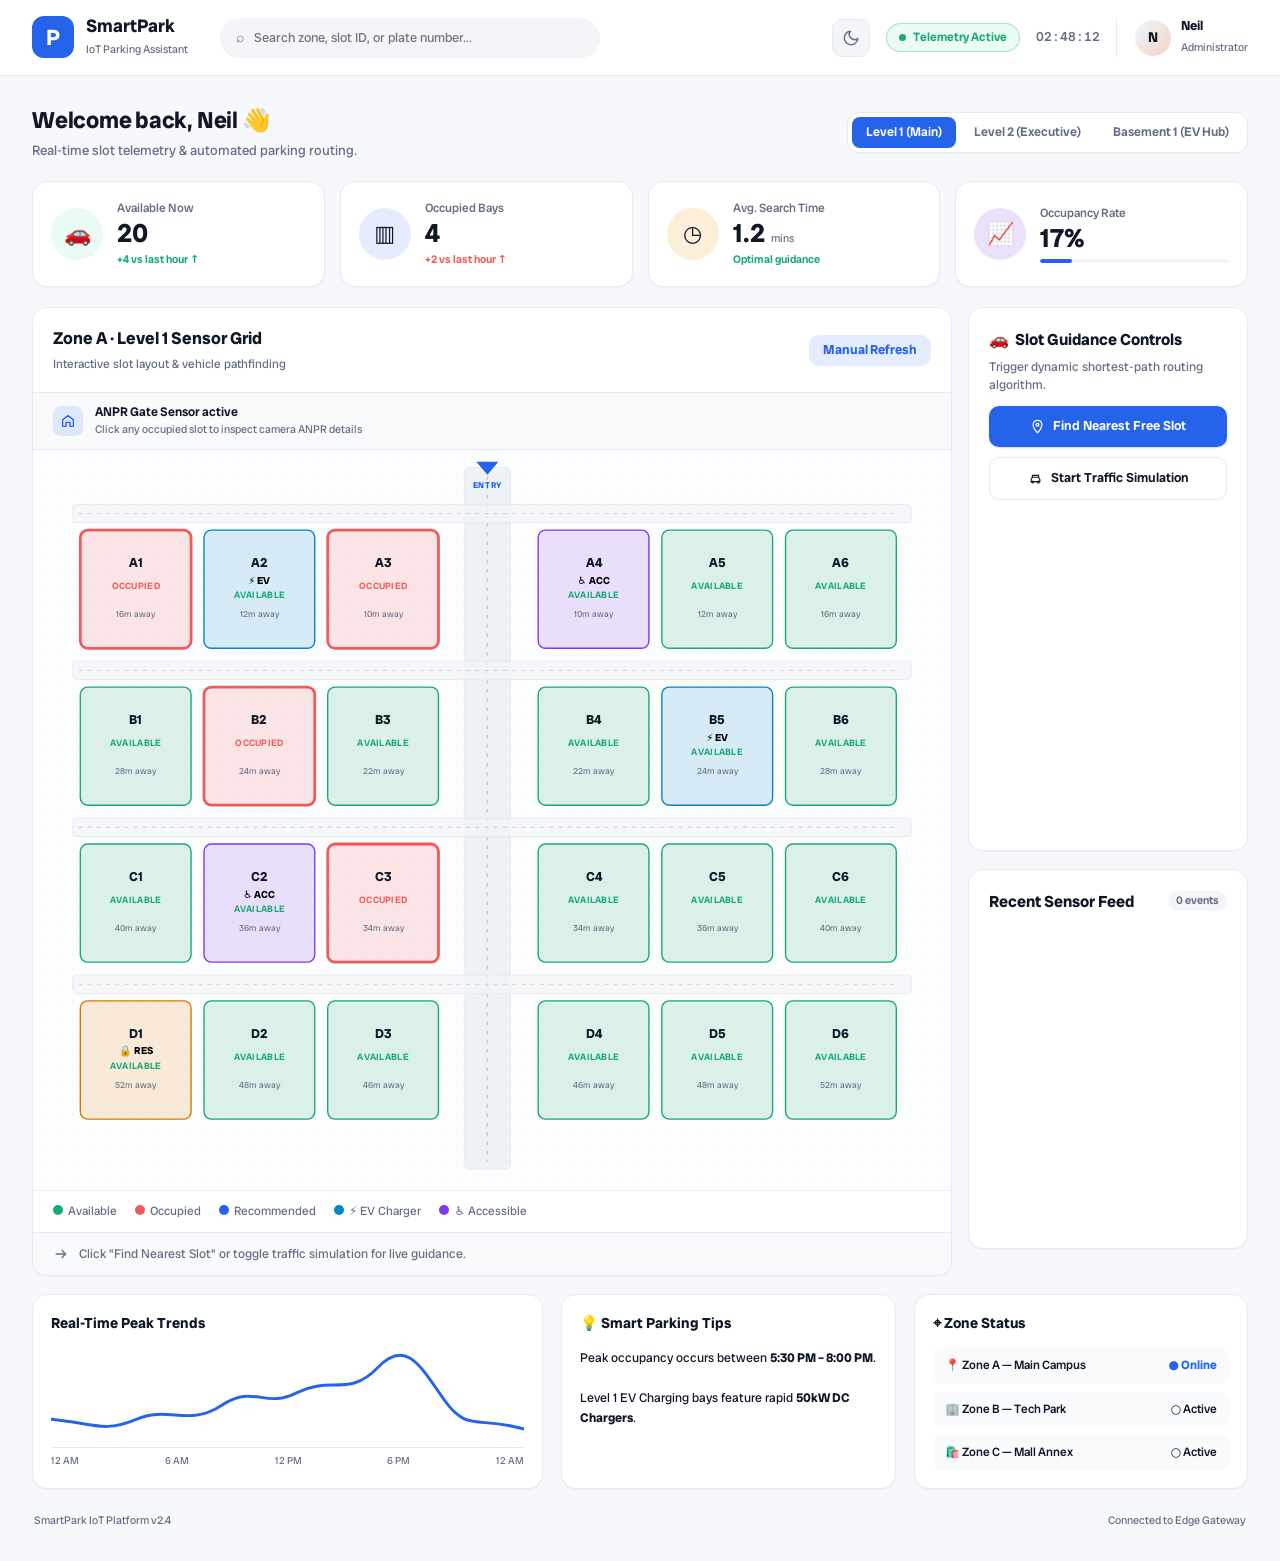
==== index.html @ 4b696843 "added index file" ====
<!DOCTYPE html>
<html lang="en">
<head>
  <meta charset="utf-8">
  <meta name="viewport" content="width=device-width, initial-scale=1">
  <title>SmartPark — Smart Parking Dashboard</title>
  <link rel="preconnect" href="https://fonts.googleapis.com">
  <link rel="preconnect" href="https://fonts.gstatic.com" crossorigin>
  <link href="https://fonts.googleapis.com/css2?family=Radio+Canada+Big:ital,wght@0,400..700;1,400..700&display=swap" rel="stylesheet">
  <style>
    :root {
      --blue: #2563eb;
      --blue-soft: #eff6ff;
      --ink: #101828;
      --muted: #667085;
      --line: #e7eaf0;
      --bg: #f7f8fb;
      --surface: #ffffff;
      --surface-2: #f8fafc;
      --surface-3: #f3f5f8;
      --green: #19a974;
      --green-bg: #e9fbf3;
      --red: #ef5b5b;
      --red-bg: #fff0f0;
      --amber: #f5a623;
      --amber-soft: rgba(245, 166, 35, 0.18);
      --card-shadow: 0 1px 2px rgba(16,24,40,0.04);
      
      --available: #19a974;
      --available-soft: rgba(25, 169, 116, 0.15);
      --occupied: #ef5b5b;
      --occupied-soft: rgba(239, 91, 91, 0.15);
      --ev-color: #0284c7;
      --ev-soft: rgba(2, 132, 199, 0.15);
      --handicap-color: #7c3aed;
      --handicap-soft: rgba(124, 58, 237, 0.15);
      --reserved-color: #d97706;
      --reserved-soft: rgba(217, 119, 6, 0.15);

      --accent-deep: #2563eb;
      --accent-soft: rgba(37, 99, 235, 0.12);
      --accent-glow: rgba(37, 99, 235, 0.45);
      --map-bg: radial-gradient(circle, rgba(231,234,240,0.4) 1px, transparent 1px) 0 0 / 16px 16px, #fcfdfe;
      --toast-bg: #101828;
      --modal-overlay: rgba(16,24,40,0.5);
    }

    [data-theme="dark"] {
      --blue: #3b82f6;
      --blue-soft: #1e3a5f;
      --ink: #f1f5f9;
      --muted: #94a3b8;
      --line: #2d3748;
      --bg: #0f172a;
      --surface: #1e293b;
      --surface-2: #1a2332;
      --surface-3: #243044;
      --green: #34d399;
      --green-bg: rgba(52, 211, 153, 0.15);
      --red: #f87171;
      --red-bg: rgba(248, 113, 113, 0.15);
      --amber: #fbbf24;
      --amber-soft: rgba(251, 191, 36, 0.18);
      --card-shadow: 0 1px 3px rgba(0,0,0,0.3);
      
      --available: #34d399;
      --available-soft: rgba(52, 211, 153, 0.18);
      --occupied: #f87171;
      --occupied-soft: rgba(248, 113, 113, 0.18);
      --ev-color: #38bdf8;
      --ev-soft: rgba(56, 189, 248, 0.18);
      --handicap-color: #a78bfa;
      --handicap-soft: rgba(167, 139, 250, 0.18);
      --reserved-color: #fbbf24;
      --reserved-soft: rgba(251, 191, 36, 0.18);

      --accent-deep: #3b82f6;
      --accent-soft: rgba(59, 130, 246, 0.18);
      --accent-glow: rgba(59, 130, 246, 0.5);
      --map-bg: radial-gradient(circle, rgba(45,55,72,0.5) 1px, transparent 1px) 0 0 / 16px 16px, #0f172a;
      --toast-bg: #1e293b;
      --modal-overlay: rgba(0,0,0,0.65);
    }

    * { box-sizing: border-box; margin: 0; padding: 0; }
    body {
      margin: 0;
      background: var(--bg);
      font-family: 'Radio Canada Big', ui-sans-serif, system-ui, -apple-system, sans-serif;
      color: var(--ink);
      line-height: 1.45;
      -webkit-font-smoothing: antialiased;
    }
    button { font: inherit; border: 0; background: none; cursor: pointer; }

    .app { min-height: 100vh; display: flex; flex-direction: column; }
    .main { flex: 1; min-width: 0; display: flex; flex-direction: column; }
    
    /* ---- Header ---- */
    .top {
      height: 76px; background: var(--surface); border-bottom: 1px solid var(--line);
      display: flex; align-items: center; padding: 0 32px; gap: 20px;
      position: sticky; top: 0; z-index: 90;
    }
    .logoRow { display: flex; align-items: center; gap: 12px; }
    .logo {
      width: 42px; height: 42px; border-radius: 12px;
      background: var(--blue); color: #fff; display: grid;
      place-items: center; font-size: 22px; font-weight: 800;
    }
    .logoText b { font-size: 18px; display: block; color: var(--ink); line-height: 1.1; }
    .logoText small { font-size: 11px; color: var(--muted); }

    .search {
      width: 380px; max-width: 35vw; height: 40px; border-radius: 20px;
      background: var(--surface-3); color: var(--muted); display: flex;
      align-items: center; gap: 10px; padding: 0 16px; font-size: 14px; margin-left: 12px;
    }
    .search input {
      border: 0; background: transparent; outline: none; width: 100%;
      font-family: inherit; font-size: 13px; color: var(--ink);
    }
    .topRight { margin-left: auto; display: flex; align-items: center; gap: 16px; }
    .theme-toggle {
      width: 38px; height: 38px; border-radius: 10px; border: 1px solid var(--line);
      background: var(--surface-3); color: var(--muted); display: grid; place-items: center;
      transition: background 0.2s, color 0.2s, border-color 0.2s;
    }
    .theme-toggle:hover { background: var(--accent-soft); color: var(--blue); border-color: var(--blue); }
    .theme-toggle .icon-sun { display: none; }
    .theme-toggle .icon-moon { display: block; }
    [data-theme="dark"] .theme-toggle .icon-sun { display: block; }
    [data-theme="dark"] .theme-toggle .icon-moon { display: none; }
    .status-pill {
      display: flex; align-items: center; gap: 7px; font-size: 12px;
      color: var(--green); background: var(--green-bg);
      border: 1px solid rgba(25, 169, 116, 0.3); padding: 5px 12px; border-radius: 999px;
      font-weight: 600;
    }
    [data-theme="dark"] .status-pill { border-color: rgba(52, 211, 153, 0.35); }
    .dot { width: 7px; height: 7px; border-radius: 50%; background: var(--green); flex-shrink: 0; }
    .clock { font-size: 13px; color: var(--muted); font-variant-numeric: tabular-nums; font-weight: 500; }
    
    .profile { display: flex; align-items: center; gap: 10px; border-left: 1px solid var(--line); padding-left: 18px; }
    .avatar {
      width: 36px; height: 36px; border-radius: 50%;
      background: linear-gradient(135deg, var(--blue-soft), #f4d4c5);
      display: grid; place-items: center; font-weight: 700; color: var(--ink); font-size: 14px;
    }
    [data-theme="dark"] .avatar { background: linear-gradient(135deg, #1e3a5f, #4a3a2a); color: #f1f5f9; }
    .profile b { font-size: 13px; display: block; line-height: 1.2; }
    .profile small { color: var(--muted); font-size: 11px; }

    /* ---- Content Layout ---- */
    .content { padding: 28px 32px 32px; max-width: 1600px; margin: 0 auto; width: 100%; }
    
    .welcome { display: flex; justify-content: space-between; align-items: center; margin-bottom: 20px; }
    .welcome h1 { font-size: 23px; font-weight: 700; margin: 0 0 4px; letter-spacing: -0.01em; }
    .welcome p { margin: 0; color: var(--muted); font-size: 13.5px; }
    
    /* Level Switcher Component */
    .floor-switcher {
      display: flex; background: var(--surface); border: 1px solid var(--line); border-radius: 12px; padding: 4px; gap: 4px;
      box-shadow: var(--card-shadow);
    }
    .floor-btn {
      padding: 6px 14px; border-radius: 8px; font-size: 12.5px; font-weight: 600; color: var(--muted);
      transition: all 0.2s ease;
    }
    .floor-btn.active { background: var(--blue); color: #fff; }

    .stats { display: grid; grid-template-columns: repeat(4, 1fr); gap: 15px; margin-bottom: 20px; }
    .stat {
      background: var(--surface); border: 1px solid var(--line); border-radius: 15px;
      padding: 18px; display: flex; align-items: center; gap: 14px;
      box-shadow: var(--card-shadow); position: relative; overflow: hidden;
    }
    .circle { width: 52px; height: 52px; border-radius: 50%; display: grid; place-items: center; font-size: 22px; flex-shrink: 0; }
    .cg { background: var(--green-bg); }
    .cb { background: var(--accent-soft); }
    .ca { background: var(--amber-soft); }
    .cp { background: var(--handicap-soft); }
    .stat small { display: block; color: var(--muted); font-size: 12px; font-weight: 500; }
    .stat strong { font-size: 26px; font-weight: 700; display: inline-block; margin: 2px 6px 0 0; line-height: 1.1; }
    .delta { font-size: 11px; color: var(--green); font-weight: 600; display: block; margin-top: 4px; }
    .redtext { color: var(--red); }
    .muted { font-size: 11px; color: var(--muted); }

    .rate-bar-track { height: 4px; border-radius: 3px; background: var(--surface-3); overflow: hidden; margin-top: 6px; width: 100%; }
    .rate-bar-fill { height: 100%; background: var(--blue); width: 0%; transition: width 0.4s ease; border-radius: 3px; }

    /* ---- Dashboard Main Grid ---- */
    .dashboard { display: grid; grid-template-columns: minmax(720px, 2.1fr) minmax(280px, 0.55fr); gap: 16px; }
    .card { background: var(--surface); border: 1px solid var(--line); border-radius: 15px; box-shadow: var(--card-shadow); }
    
    .mapCard { padding: 0; overflow: hidden; display: flex; flex-direction: column; }
    .mapHead { padding: 18px 20px; display: flex; justify-content: space-between; align-items: center; border-bottom: 1px solid var(--line); }
    .mapHead h2 { font-size: 17px; font-weight: 700; margin: 0; }
    .mapHead span { font-size: 12px; color: var(--muted); }

    .entrance-banner {
      display: flex; align-items: center; gap: 12px;
      background: var(--surface-2); border-bottom: 1px solid var(--line);
      padding: 10px 20px; font-size: 12px;
    }
    .entrance-icon {
      width: 30px; height: 30px; border-radius: 8px; background: var(--accent-soft);
      display: flex; align-items: center; justify-content: center; color: var(--blue); flex-shrink: 0;
    }
    .entrance-text strong { font-size: 12.5px; font-weight: 600; display: block; color: var(--ink); }
    .entrance-text span { color: var(--muted); font-size: 11px; }

    /* Vector Map Box */
    .map-canvas-wrap {
      padding: 10px 12px; background: var(--map-bg);
      position: relative; flex: 1; display: flex; align-items: center; justify-content: center;
      min-height: 620px;
    }
    svg#lotSvg { width: 100%; height: auto; display: block; max-height: 720px; }

    .aisle { fill: rgba(231,234,240,0.6); stroke: var(--line); stroke-width: 1; }
    .aisle-center { stroke: rgba(102,112,133,0.3); stroke-width: 1.5; stroke-dasharray: 4 6; }
    .lane { fill: rgba(243,245,248,0.7); stroke: var(--line); stroke-width: 1; }
    .lane-center { stroke: rgba(102,112,133,0.25); stroke-width: 1.2; stroke-dasharray: 4 6; }
    .entrance-marker { fill: var(--blue); }
    .entry-label { font-size: 9px; letter-spacing: 0.08em; fill: var(--blue); font-weight: 700; }

    /* Slot Types & Styling */
    .slot-rect {
      fill: var(--available-soft); stroke: var(--available); stroke-width: 1.5;
      transition: fill 0.3s ease, stroke 0.3s ease, stroke-width 0.2s ease, filter 0.3s ease;
      cursor: pointer; transform-box: fill-box; transform-origin: center;
    }
    .slot.occupied .slot-rect { fill: var(--occupied-soft); stroke: var(--occupied); }
    .slot.type-ev .slot-rect { fill: var(--ev-soft); stroke: var(--ev-color); }
    .slot.type-handicap .slot-rect { fill: var(--handicap-soft); stroke: var(--handicap-color); }
    .slot.type-reserved .slot-rect { fill: var(--reserved-soft); stroke: var(--reserved-color); }
    .slot.occupied.type-ev .slot-rect,
    .slot.occupied.type-handicap .slot-rect,
    .slot.occupied.type-reserved .slot-rect { fill: var(--occupied-soft); stroke: var(--occupied); }

    .slot.recommended .slot-rect {
      stroke: var(--blue) !important; stroke-width: 2.5 !important;
      animation: pulseGlow 1.8s ease-in-out infinite;
    }
    @keyframes pulseGlow {
      0%, 100% { filter: drop-shadow(0 0 2px var(--accent-glow)); }
      50% { filter: drop-shadow(0 0 8px var(--accent-glow)); }
    }
    .slot.just-changed .slot-rect { animation: slotPop 0.8s ease; stroke-width: 3; }
    @keyframes slotPop {
      0% { transform: scale(1); }
      30% { transform: scale(1.05); }
      100% { transform: scale(1); }
    }

    .slot-id { font-size: 14px; font-weight: 700; fill: var(--ink); pointer-events: none; }
    .slot-type-badge { font-size: 11px; font-weight: 700; pointer-events: none; }
    .slot-status { font-size: 10px; font-weight: 600; letter-spacing: 0.03em; fill: var(--muted); pointer-events: none; }
    .slot.available .slot-status { fill: var(--available); }
    .slot.occupied .slot-status { fill: var(--occupied); }
    .slot.recommended .slot-status { fill: var(--blue); }
    .slot-dist { font-size: 9.5px; fill: var(--muted); opacity: 0.9; pointer-events: none; }

    /* Animated Pathing & Vehicle Rendering */
    .route-path {
      fill: none !important; stroke: var(--blue); stroke-width: 3.5;
      stroke-linecap: round; stroke-linejoin: round; pointer-events: none;
      filter: drop-shadow(0 0 4px rgba(37, 99, 235, 0.55));
    }
    .route-trail {
      fill: none !important; stroke: #1d4ed8; stroke-width: 9;
      stroke-linecap: round; stroke-linejoin: round; opacity: 0.35; pointer-events: none;
    }
    .car-body { fill: var(--blue); }
    .car-glass { fill: #ffffff; opacity: 0.6; }
    .car-wheel { fill: #101828; opacity: 0.7; }

    .depart-car .car-body { fill: var(--red); }
    .depart-car .car-glass { fill: #ffffff; opacity: 0.65; }
    .depart-car .car-wheel { fill: #101828; opacity: 0.75; }
    .depart-trail {
      fill: none !important; stroke: var(--red); stroke-width: 7;
      stroke-linecap: round; stroke-linejoin: round;
      opacity: 0.28; pointer-events: none;
      filter: drop-shadow(0 0 4px rgba(239, 91, 91, 0.35));
    }
    .depart-path {
      fill: none !important; stroke: var(--red); stroke-width: 3;
      stroke-linecap: round; stroke-linejoin: round;
      opacity: 0.9; pointer-events: none;
      filter: drop-shadow(0 0 3px rgba(239, 91, 91, 0.45));
    }

    .legendBar {
      padding: 12px 20px; border-top: 1px solid var(--line);
      display: flex; align-items: center; gap: 18px; font-size: 12px; color: var(--muted); background: var(--surface); flex-wrap: wrap;
    }
    .legendDot { width: 10px; height: 10px; border-radius: 50%; display: inline-block; margin-right: 5px; }
    .lg { background: var(--available); }
    .lr { background: var(--occupied); }
    .lb { background: var(--blue); }
    .lev { background: var(--ev-color); }
    .lh { background: var(--handicap-color); }

    .nav-banner {
      display: flex; align-items: center; gap: 10px; background: var(--surface-2);
      border-top: 1px solid var(--line); padding: 12px 20px; font-size: 12.5px; color: var(--muted);
      transition: background 0.2s, color 0.2s;
    }
    .nav-banner.alert { background: var(--red-bg); color: var(--red); }
    .nav-banner.active { background: var(--accent-soft); color: var(--blue); font-weight: 600; }

    /* ---- Right Panel Controls & Log ---- */
    .right { display: grid; gap: 18px; }
    .findCard { padding: 20px; }
    .findHead h2 { font-size: 16px; font-weight: 700; margin: 0 0 6px; }
    
    .actions { display: grid; gap: 10px; margin-top: 12px; }
    .btn {
      font-weight: 600; font-size: 13px; padding: 11px 14px; border-radius: 10px;
      display: flex; align-items: center; justify-content: center; gap: 8px; transition: all 0.2s ease;
    }
    .btn-primary { background: var(--blue); color: #fff; box-shadow: 0 1px 2px rgba(37,99,235,0.2); }
    .btn-primary:hover { background: #1d4ed8; }
    .btn-outline { border: 1px solid var(--line); color: var(--ink); background: var(--surface); }
    .btn-outline:hover { border-color: var(--amber); color: var(--amber); background: var(--amber-soft); }
    .btn-outline.active { background: var(--amber-soft); border-color: var(--amber); color: var(--amber); }

    .activity { padding: 20px; display: flex; flex-direction: column; max-height: 380px; }
    .log-head { display: flex; justify-content: space-between; align-items: center; margin-bottom: 12px; }
    .log-head h2 { font-size: 16px; font-weight: 700; margin: 0; }
    #logCount { font-size: 11px; color: var(--muted); background: var(--surface-3); padding: 2px 8px; border-radius: 999px; font-weight: 600; }
    .log-feed { flex: 1; overflow-y: auto; display: flex; flex-direction: column; gap: 8px; padding-right: 4px; }
    .log-feed::-webkit-scrollbar { width: 4px; }
    .log-feed::-webkit-scrollbar-thumb { background: var(--line); border-radius: 4px; }
    .log-entry {
      display: grid; grid-template-columns: 54px 58px 1fr; align-items: start; gap: 8px;
      padding: 9px 10px; border-radius: 8px; background: var(--surface-2); border: 1px solid var(--line);
      border-left: 3px solid var(--line); font-size: 12px; animation: logIn 0.2s ease;
    }
    @keyframes logIn { from { opacity: 0; transform: translateY(-3px); } to { opacity: 1; transform: translateY(0); } }
    .log-entry.type-route { border-left-color: var(--blue); }
    .log-entry.type-occ { border-left-color: var(--red); }
    .log-entry.type-free { border-left-color: var(--green); }
    .log-entry.type-ping { border-left-color: var(--amber); }
    .log-entry.type-alert { border-left-color: var(--red); background: var(--red-bg); }
    .log-time { color: var(--muted); font-size: 11px; font-variant-numeric: tabular-nums; padding-top: 1px; }
    .log-tag { padding: 2px 5px; border-radius: 4px; font-weight: 700; font-size: 10px; text-align: center; line-height: 1.3; }
    .tag-route { background: var(--accent-soft); color: var(--blue); }
    .tag-occ { background: var(--red-bg); color: var(--red); }
    .tag-free { background: var(--green-bg); color: var(--green); }
    .tag-ping { background: var(--amber-soft); color: var(--amber); }
    .tag-alert { background: var(--red-bg); color: var(--red); }
    .log-msg { color: var(--ink); word-break: break-word; line-height: 1.35; }
    .log-msg .log-detail { display: block; margin-top: 2px; font-size: 11px; color: var(--muted); }

    /* ---- Bottom Analytics Grid ---- */
    .bottom { display: grid; grid-template-columns: 1.3fr 0.85fr 0.85fr; gap: 18px; margin-top: 18px; }
    .bottom .card { padding: 18px; }
    .bottom h3 { font-size: 14.5px; font-weight: 700; margin: 0 0 14px; }
    
    .chart { height: 100px; position: relative; border-bottom: 1px solid var(--line); }
    .chart svg { width: 100%; height: 100%; }
    .axis { display: flex; justify-content: space-between; color: var(--muted); font-size: 10px; margin-top: 6px; }
    
    .tips { font-size: 12.5px; color: var(--ink); line-height: 1.6; }
    .saved { display: grid; gap: 8px; }
    .saveRow { display: flex; align-items: center; justify-content: space-between; font-size: 12px; padding: 9px 12px; border-radius: 8px; background: var(--surface-2); font-weight: 500; }
    .check { color: var(--blue); font-weight: 700; }

    /* Modal Overlay for Vehicle Inspection */
    .modal-overlay {
      position: fixed; inset: 0; background: var(--modal-overlay); backdrop-filter: blur(3px);
      display: flex; align-items: center; justify-content: center; z-index: 999; opacity: 0; pointer-events: none;
      transition: opacity 0.2s ease;
    }
    .modal-overlay.open { opacity: 1; pointer-events: auto; }
    .modal {
      background: var(--surface); border-radius: 16px; width: 380px; max-width: 90vw; padding: 24px;
      box-shadow: 0 20px 25px -5px rgba(0,0,0,0.2), 0 10px 10px -5px rgba(0,0,0,0.1);
      transform: translateY(10px); transition: transform 0.2s ease;
    }
    .modal-overlay.open .modal { transform: translateY(0); }
    .modal-head { display: flex; justify-content: space-between; align-items: center; margin-bottom: 16px; }
    .modal-head h3 { font-size: 17px; font-weight: 700; margin: 0; }
    .modal-close { font-size: 20px; color: var(--muted); cursor: pointer; border: none; background: none; }
    .plate-badge {
      background: #0f172a; color: #f8fafc; font-family: monospace; font-size: 18px; font-weight: 700;
      letter-spacing: 0.1em; text-align: center; padding: 10px; border-radius: 8px; margin-bottom: 16px; border: 2px solid var(--line);
    }
    .modal-info-row { display: flex; justify-content: space-between; font-size: 13px; padding: 8px 0; border-bottom: 1px solid var(--line); }
    .modal-info-row span { color: var(--muted); }
    .modal-info-row b { color: var(--ink); }

    footer { display: flex; justify-content: space-between; color: var(--muted); font-size: 11px; margin-top: 24px; padding: 0 2px; }

    .viewstats { padding: 6px 14px; border-radius: 10px; background: var(--accent-soft); color: var(--blue); font-weight: 650; font-size: 13px; }
    .viewstats:hover { filter: brightness(0.95); }

    /* Responsive adjustments */
    @media (max-width: 1200px) {
      .stats { grid-template-columns: repeat(2, 1fr); }
      .dashboard { grid-template-columns: 1fr; }
      .bottom { grid-template-columns: 1fr 1fr; }
    }
    @media (max-width: 768px) {
      .top { padding: 0 16px; }
      .search { display: none; }
      .content { padding: 16px; }
      .welcome { display: flex; flex-direction: column; align-items: flex-start; gap: 12px; }
      .stats { grid-template-columns: 1fr 1fr; }
      .bottom { grid-template-columns: 1fr; }
      .profile div { display: none; }
    }
  </style>
</head>
<body>

<div class="app">
  <section class="main">
    <!-- Header -->
    <header class="top">
      <div class="logoRow">
        <div class="logo">P</div>
        <div class="logoText">
          <b>SmartPark</b>
          <small>IoT Parking Assistant</small>
        </div>
      </div>
      <div class="search">
        <span>⌕</span>
        <input type="text" placeholder="Search zone, slot ID, or plate number..." />
      </div>
      <div class="topRight">
        <button class="theme-toggle" id="themeToggle" title="Toggle dark mode" aria-label="Toggle dark mode">
          <svg class="icon-moon" width="18" height="18" viewBox="0 0 24 24" fill="none" stroke="currentColor" stroke-width="2" stroke-linecap="round" stroke-linejoin="round"><path d="M21 12.79A9 9 0 1 1 11.21 3 7 7 0 0 0 21 12.79z"/></svg>
          <svg class="icon-sun" width="18" height="18" viewBox="0 0 24 24" fill="none" stroke="currentColor" stroke-width="2" stroke-linecap="round" stroke-linejoin="round"><circle cx="12" cy="12" r="5"/><line x1="12" y1="1" x2="12" y2="3"/><line x1="12" y1="21" x2="12" y2="23"/><line x1="4.22" y1="4.22" x2="5.64" y2="5.64"/><line x1="18.36" y1="18.36" x2="19.78" y2="19.78"/><line x1="1" y1="12" x2="3" y2="12"/><line x1="21" y1="12" x2="23" y2="12"/><line x1="4.22" y1="19.78" x2="5.64" y2="18.36"/><line x1="18.36" y1="5.64" x2="19.78" y2="4.22"/></svg>
        </button>
        <div class="status-pill"><span class="dot"></span> Telemetry Active</div>
        <div class="clock" id="clock">--:--:--</div>
        <div class="profile">
          <div class="avatar">N</div>
          <div><b>Neil</b><small>Administrator</small></div>
        </div>
      </div>
    </header>

    <main class="content">
      <!-- Welcome Header & Multi-Level Floor Switcher -->
      <div class="welcome">
        <div>
          <h1>Welcome back, Neil 👋</h1>
          <p>Real-time slot telemetry &amp; automated parking routing.</p>
        </div>
        <div class="floor-switcher" id="floorSwitcher">
          <button class="floor-btn active" data-floor="L1">Level 1 (Main)</button>
          <button class="floor-btn" data-floor="L2">Level 2 (Executive)</button>
          <button class="floor-btn" data-floor="B1">Basement 1 (EV Hub)</button>
        </div>
      </div>

      <!-- Top Summary Cards -->
      <div class="stats">
        <div class="stat">
          <div class="circle cg">🚗</div>
          <div style="flex: 1;">
            <small>Available Now</small>
            <strong id="statFreeCard">--</strong>
            <span class="delta">+4 vs last hour ↑</span>
          </div>
        </div>
        <div class="stat">
          <div class="circle cb">▥</div>
          <div style="flex: 1;">
            <small>Occupied Bays</small>
            <strong id="statOccupiedCard">--</strong>
            <span class="delta redtext">+2 vs last hour ↑</span>
          </div>
        </div>
        <div class="stat">
          <div class="circle ca">◷</div>
          <div>
            <small>Avg. Search Time</small>
            <strong>1.2</strong><span class="muted">mins</span>
            <span class="delta">Optimal guidance</span>
          </div>
        </div>
        <div class="stat">
          <div class="circle cp">📈</div>
          <div style="flex: 1;">
            <small>Occupancy Rate</small>
            <strong id="statRate">--%</strong>
            <div class="rate-bar-track"><div class="rate-bar-fill" id="rateBarFill"></div></div>
          </div>
        </div>
      </div>

      <!-- Dashboard Grid -->
      <div class="dashboard">
        <!-- Dynamic Live Map Card -->
        <div class="card mapCard">
          <div class="mapHead">
            <div>
              <h2 id="mapTitle">Zone A · Level 1 Sensor Grid</h2>
              <span id="mapSubtitle">Interactive slot layout &amp; vehicle pathfinding</span>
            </div>
            <button class="viewstats" onclick="simulateRefresh()">Manual Refresh</button>
          </div>

          <div class="entrance-banner">
            <div class="entrance-icon">
              <svg width="16" height="16" viewBox="0 0 24 24" fill="none" stroke="currentColor" stroke-width="2"><path d="M4 10L12 4l8 6v9a1 1 0 01-1 1h-4v-6H9v6H5a1 1 0 01-1-1v-9z"/></svg>
            </div>
            <div class="entrance-text">
              <strong>ANPR Gate Sensor active</strong>
              <span>Click any occupied slot to inspect camera ANPR details</span>
            </div>
          </div>

          <div class="map-canvas-wrap">
            <svg id="lotSvg" viewBox="0 0 920 780" xmlns="http://www.w3.org/2000/svg">
              <rect class="aisle" x="430" y="8" width="50" height="760" rx="5"></rect>
              <line class="aisle-center" x1="455" y1="18" x2="455" y2="760"></line>

              <rect class="lane" x="6" y="48" width="908" height="20" rx="4"></rect>
              <line class="lane-center" x1="12" y1="58" x2="902" y2="58"></line>

              <rect class="lane" x="6" y="218" width="908" height="20" rx="4"></rect>
              <line class="lane-center" x1="12" y1="228" x2="902" y2="228"></line>

              <rect class="lane" x="6" y="388" width="908" height="20" rx="4"></rect>
              <line class="lane-center" x1="12" y1="398" x2="902" y2="398"></line>

              <rect class="lane" x="6" y="558" width="908" height="20" rx="4"></rect>
              <line class="lane-center" x1="12" y1="568" x2="902" y2="568"></line>

              <polygon class="entrance-marker" points="443,2 467,2 455,16"></polygon>
              <text class="entry-label" x="455" y="30" text-anchor="middle">ENTRY</text>

              <g id="slotsLayer"></g>
              <g id="departuresLayer"></g>
              <path id="routeTrail" class="route-trail" fill="none" d=""></path>
              <path id="routePath" class="route-path" fill="none" d=""></path>
              
              <g id="carIcon" opacity="0">
                <rect class="car-body" x="-14" y="-6" width="28" height="12" rx="3.5"></rect>
                <rect class="car-glass" x="-7" y="-5.5" width="11" height="5" rx="1.2"></rect>
                <rect class="car-wheel" x="-10" y="-7.5" width="5" height="2.5" rx="0.8"></rect>
                <rect class="car-wheel" x="5" y="-7.5" width="5" height="2.5" rx="0.8"></rect>
                <rect class="car-wheel" x="-10" y="5" width="5" height="2.5" rx="0.8"></rect>
                <rect class="car-wheel" x="5" y="5" width="5" height="2.5" rx="0.8"></rect>
              </g>
            </svg>
          </div>

          <div class="legendBar">
            <span><i class="legendDot lg"></i>Available</span>
            <span><i class="legendDot lr"></i>Occupied</span>
            <span><i class="legendDot lb"></i>Recommended</span>
            <span><i class="legendDot lev"></i>⚡ EV Charger</span>
            <span><i class="legendDot lh"></i>♿ Accessible</span>
          </div>

          <div class="nav-banner" id="navBanner">
            <svg width="16" height="16" viewBox="0 0 24 24" fill="none" stroke="currentColor" stroke-width="2"><path d="M4 12h13M13 6l6 6-6 6"/></svg>
            <span id="navText">Click "Find Nearest Slot" or toggle traffic simulation for live guidance.</span>
          </div>
        </div>

        <!-- Right Side Panel -->
        <div class="right">
          <div class="card findCard">
            <div class="findHead">
              <h2>🚗 &nbsp;Slot Guidance Controls</h2>
            </div>
            <p style="font-size: 12.5px; color: var(--muted); margin-bottom: 12px;">Trigger dynamic shortest-path routing algorithm.</p>
            <div class="actions">
              <button class="btn btn-primary" id="findBtn">
                <svg width="15" height="15" viewBox="0 0 24 24" fill="none" stroke="currentColor" stroke-width="2"><path d="M12 2C8 2 5 5.2 5 9c0 5.2 7 13 7 13s7-7.8 7-13c0-3.8-3-7-7-7z"/><circle cx="12" cy="9" r="2.2"/></svg>
                Find Nearest Free Slot
              </button>
              <button class="btn btn-outline" id="trafficBtn">
                <svg width="15" height="15" viewBox="0 0 24 24" fill="none" stroke="currentColor" stroke-width="1.8"><path d="M5 17h14v-3l-2-4H7l-2 4v3z"/><circle cx="7.5" cy="17.5" r="1.5"/><circle cx="16.5" cy="17.5" r="1.5"/><path d="M7 10V7h10v3"/></svg>
                Start Traffic Simulation
              </button>
            </div>
          </div>

          <!-- Activity Sensor Feed -->
          <div class="card activity">
            <div class="log-head">
              <h2>Recent Sensor Feed</h2>
              <span id="logCount">0 events</span>
            </div>
            <div class="log-feed" id="logFeed"></div>
          </div>
        </div>
      </div>

      <!-- Bottom Analytics Grid -->
      <div class="bottom">
        <div class="card">
          <h3>Real-Time Peak Trends</h3>
          <div class="chart">
            <svg id="trendSvg" viewBox="0 0 500 100" preserveAspectRatio="none">
              <path id="trendPath" d="M0 72 C45 76,55 86,90 72 S145 80,180 58 S225 62,260 45 S315 50,345 20 S390 18,415 52 S450 68,500 82" fill="none" stroke="#2563eb" stroke-width="3"/>
            </svg>
          </div>
          <div class="axis">
            <span>12 AM</span><span>6 AM</span><span>12 PM</span><span>6 PM</span><span>12 AM</span>
          </div>
        </div>

        <div class="card">
          <h3>💡 Smart Parking Tips</h3>
          <div class="tips">
            Peak occupancy occurs between <b>5:30 PM – 8:00 PM</b>.<br><br>
            Level 1 EV Charging bays feature rapid <b>50kW DC Chargers</b>.
          </div>
        </div>

        <div class="card">
          <h3>⌖ Zone Status</h3>
          <div class="saved">
            <div class="saveRow">📍 Zone A — Main Campus <span class="check">● Online</span></div>
            <div class="saveRow">🏢 Zone B — Tech Park <span>○ Active</span></div>
            <div class="saveRow">🛍️ Zone C — Mall Annex <span>○ Active</span></div>
          </div>
        </div>
      </div>

      <footer>
        <span>SmartPark IoT Platform v2.4</span>
        <span>Connected to Edge Gateway</span>
      </footer>
    </main>
  </section>
</div>

<!-- Modal for Vehicle Details (ANPR Camera) -->
<div class="modal-overlay" id="vehicleModal">
  <div class="modal">
    <div class="modal-head">
      <h3>ANPR Vehicle Details</h3>
      <button class="modal-close" id="modalCloseBtn">&times;</button>
    </div>
    <div class="plate-badge" id="modalPlate">KA 01 ME 4829</div>
    <div class="modal-info-row"><span>Slot Number:</span> <b id="modalSlotId">A1</b></div>
    <div class="modal-info-row"><span>Vehicle Type:</span> <b id="modalType">EV Sedan</b></div>
    <div class="modal-info-row"><span>Parked Duration:</span> <b id="modalDuration">42 mins</b></div>
    <div class="modal-info-row"><span>Accrued Tariff:</span> <b id="modalTariff">$4.50</b></div>
    <div class="actions" style="margin-top:16px;">
      <button class="btn btn-outline" id="modalVacateBtn" style="color:var(--red); border-color:var(--red-bg);">Force Vacate Bay</button>
    </div>
  </div>
</div>

<!-- Toast Alert -->
<div id="toast" style="position:fixed; right:24px; bottom:24px; background:var(--toast-bg); color:#fff; padding:12px 18px; border-radius:10px; display:none; font-size:13px; z-index:999; box-shadow:0 4px 12px rgba(0,0,0,0.25)"></div>

<script>
(function () {
  const svgNS = "http://www.w3.org/2000/svg";

  // Level configuration data
  const FLOOR_CONFIGS = {
    L1: {
      title: "Zone A · Level 1 (Main Campus)",
      evSlots: ["A2", "B5"],
      handicapSlots: ["A4", "C2"],
      reservedSlots: ["D1"],
      initOccupied: ["A1", "A3", "B2", "C3"]
    },
    L2: {
      title: "Zone A · Level 2 (Executive Floor)",
      evSlots: ["B1", "B2"],
      handicapSlots: ["A1"],
      reservedSlots: ["C1", "C2", "C3", "C4"],
      initOccupied: ["A2", "C1", "D3", "D4"]
    },
    B1: {
      title: "Zone A · Basement 1 (EV Charging Hub)",
      evSlots: ["A1", "A2", "A3", "A4", "A5", "A6"],
      handicapSlots: ["B1"],
      reservedSlots: [],
      initOccupied: ["A1", "A4", "B3"]
    }
  };

  let currentFloor = "L1";

  const ROWS = [
    { key: "A", slotY: 76,  laneY: 58 },
    { key: "B", slotY: 246, laneY: 228 },
    { key: "C", slotY: 416, laneY: 398 },
    { key: "D", slotY: 586, laneY: 568 }
  ];
  const COL_X = [14, 148, 282, 510, 644, 778];
  const SLOT_W = 120;
  const SLOT_H = 128;
  const AISLE_X = 455;
  const ENTRANCE_POINT = { x: 455, y: 18 };
  
  const DIST = {
    A: [16, 12, 10, 10, 12, 16],
    B: [28, 24, 22, 22, 24, 28],
    C: [40, 36, 34, 34, 36, 40],
    D: [52, 48, 46, 46, 48, 52]
  };

  const TAG_CLASS = { route: "tag-route", occ: "tag-occ", free: "tag-free", ping: "tag-ping", alert: "tag-alert" };

  let slots = [];
  let selectedSlotForModal = null;
  let eventCount = 0;
  let trafficInterval = null;
  let animFrame = null;
  let routingBusy = false;
  let pendingTraffic = 0;

  const slotsLayer = document.getElementById("slotsLayer");
  const departuresLayer = document.getElementById("departuresLayer");
  const routePathEl = document.getElementById("routePath");
  const routeTrailEl = document.getElementById("routeTrail");
  const carIcon = document.getElementById("carIcon");
  const navBanner = document.getElementById("navBanner");
  const navText = document.getElementById("navText");
  const findBtn = document.getElementById("findBtn");
  const trafficBtn = document.getElementById("trafficBtn");
  const logFeed = document.getElementById("logFeed");
  const logCountEl = document.getElementById("logCount");
  const clockEl = document.getElementById("clock");
  const statFreeCard = document.getElementById("statFreeCard");
  const statOccupiedCard = document.getElementById("statOccupiedCard");
  const statRate = document.getElementById("statRate");
  const rateBarFill = document.getElementById("rateBarFill");

  // Modal Elements
  const vehicleModal = document.getElementById("vehicleModal");
  const modalCloseBtn = document.getElementById("modalCloseBtn");
  const modalPlate = document.getElementById("modalPlate");
  const modalSlotId = document.getElementById("modalSlotId");
  const modalType = document.getElementById("modalType");
  const modalDuration = document.getElementById("modalDuration");
  const modalTariff = document.getElementById("modalTariff");
  const modalVacateBtn = document.getElementById("modalVacateBtn");

  function initSlotData(floorKey) {
    const cfg = FLOOR_CONFIGS[floorKey];
    slots = [];
    ROWS.forEach(function (r) {
      COL_X.forEach(function (x, ci) {
        const id = r.key + (ci + 1);
        const isEv = cfg.evSlots.includes(id);
        const isHandicap = cfg.handicapSlots.includes(id);
        const isReserved = cfg.reservedSlots.includes(id);
        slots.push({
          id: id,
          rectX: x,
          rectY: r.slotY,
          laneY: r.laneY,
          col: ci,
          distance: DIST[r.key][ci],
          occupied: cfg.initOccupied.includes(id),
          type: isEv ? "ev" : isHandicap ? "handicap" : isReserved ? "reserved" : "standard",
          recommended: false,
          plate: "KA " + Math.floor(10 + Math.random() * 89) + " " + String.fromCharCode(65 + Math.floor(Math.random()*26)) + String.fromCharCode(65 + Math.floor(Math.random()*26)) + " " + Math.floor(1000 + Math.random() * 8999),
          el: null, rectEl: null, statusEl: null
        });
      });
    });
  }

  function buildLotSvg() {
    slotsLayer.innerHTML = "";
    slots.forEach(function (slot) {
      const g = document.createElementNS(svgNS, "g");
      g.classList.add("slot");
      if (slot.type !== "standard") g.classList.add("type-" + slot.type);
      g.setAttribute("tabindex", "0");
      g.dataset.id = slot.id;

      const rect = document.createElementNS(svgNS, "rect");
      rect.classList.add("slot-rect");
      rect.setAttribute("x", slot.rectX);
      rect.setAttribute("y", slot.rectY);
      rect.setAttribute("width", SLOT_W);
      rect.setAttribute("height", SLOT_H);
      rect.setAttribute("rx", 8);
      g.appendChild(rect);

      const idText = document.createElementNS(svgNS, "text");
      idText.classList.add("slot-id");
      idText.setAttribute("x", slot.rectX + SLOT_W / 2);
      idText.setAttribute("y", slot.rectY + 40);
      idText.setAttribute("text-anchor", "middle");
      idText.textContent = slot.id;
      g.appendChild(idText);

      // Category Icon/Badge
      if (slot.type !== "standard") {
        const typeBadge = document.createElementNS(svgNS, "text");
        typeBadge.classList.add("slot-type-badge");
        typeBadge.setAttribute("x", slot.rectX + SLOT_W / 2);
        typeBadge.setAttribute("y", slot.rectY + 58);
        typeBadge.setAttribute("text-anchor", "middle");
        typeBadge.textContent = slot.type === "ev" ? "⚡ EV" : slot.type === "handicap" ? "♿ ACC" : "🔒 RES";
        g.appendChild(typeBadge);
      }

      const statusText = document.createElementNS(svgNS, "text");
      statusText.classList.add("slot-status");
      statusText.setAttribute("x", slot.rectX + SLOT_W / 2);
      statusText.setAttribute("y", slot.rectY + (slot.type !== "standard" ? 74 : 64));
      statusText.setAttribute("text-anchor", "middle");
      g.appendChild(statusText);

      const distText = document.createElementNS(svgNS, "text");
      distText.classList.add("slot-dist");
      distText.setAttribute("x", slot.rectX + SLOT_W / 2);
      distText.setAttribute("y", slot.rectY + 94);
      distText.setAttribute("text-anchor", "middle");
      distText.textContent = slot.distance + "m away";
      g.appendChild(distText);

      g.addEventListener("click", function () { onSlotClick(slot); });
      slot.el = g;
      slot.rectEl = rect;
      slot.statusEl = statusText;
      slotsLayer.appendChild(g);
    });
  }

  function renderSlots() {
    slots.forEach(function (s) {
      const wasOccupied = s.el.classList.contains("occupied");
      s.el.classList.toggle("occupied", s.occupied);
      s.el.classList.toggle("available", !s.occupied);
      s.el.classList.toggle("recommended", s.recommended);
      s.statusEl.textContent = s.occupied ? "OCCUPIED" : s.recommended ? "RECOMMENDED" : "AVAILABLE";

      if (wasOccupied !== s.occupied) {
        s.el.classList.remove("just-changed");
        void s.el.offsetWidth;
        s.el.classList.add("just-changed");
      }
    });
    updateStats();
  }

  function updateStats() {
    const total = slots.length;
    const occupied = slots.filter(function (s) { return s.occupied; }).length;
    const free = total - occupied;
    const rate = Math.round((occupied / total) * 100);
    
    statFreeCard.textContent = free;
    statOccupiedCard.textContent = occupied;
    statRate.textContent = rate + "%";
    rateBarFill.style.width = rate + "%";
  }

  function onSlotClick(slot) {
    if (slot.occupied) {
      // Open ANPR Inspection Modal
      selectedSlotForModal = slot;
      modalSlotId.textContent = slot.id;
      modalPlate.textContent = slot.plate;
      modalType.textContent = slot.type === "ev" ? "EV Sedan" : "Standard Vehicle";
      modalDuration.textContent = Math.floor(15 + Math.random() * 80) + " mins";
      modalTariff.textContent = "$" + (3 + Math.random() * 5).toFixed(2);
      vehicleModal.classList.add("open");
    } else {
      // Occupy Slot
      slot.occupied = true;
      slot.recommended = false;
      renderSlots();
      logEvent(slot.id, "occ", "Manual toggle occupied", "Slot " + slot.id);
    }
  }

  modalCloseBtn.addEventListener("click", function() { vehicleModal.classList.remove("open"); });
  modalVacateBtn.addEventListener("click", function() {
    if (selectedSlotForModal) {
      const vacatedId = selectedSlotForModal.id;
      selectedSlotForModal.occupied = false;
      renderSlots();
      runDepartureAnimation(selectedSlotForModal);
      updateNav("Vehicle exiting bay " + vacatedId, false);
      logEvent(vacatedId, "free", "Vehicle departed bay", "Bay " + vacatedId + " released — car exiting to gate");
      vehicleModal.classList.remove("open");
    }
  });

  // Floor Switching Logic
  document.getElementById("floorSwitcher").addEventListener("click", function(e) {
    if (e.target.classList.contains("floor-btn")) {
      document.querySelectorAll(".floor-btn").forEach(b => b.classList.remove("active"));
      e.target.classList.add("active");
      currentFloor = e.target.dataset.floor;
      document.getElementById("mapTitle").textContent = FLOOR_CONFIGS[currentFloor].title;
      initSlotData(currentFloor);
      buildLotSvg();
      renderSlots();
      logEvent("SYS", "ping", "Switched floor view", "Active level: " + currentFloor);
    }
  });

  function computePath(slot) {
    const targetX = slot.rectX + SLOT_W / 2;
    const targetY = slot.rectY + SLOT_H / 2;
    return (
      "M " + ENTRANCE_POINT.x + " " + ENTRANCE_POINT.y +
      " L " + AISLE_X + " " + slot.laneY +
      " L " + targetX + " " + slot.laneY +
      " L " + targetX + " " + targetY
    );
  }

  function computeExitPath(slot) {
    const startX = slot.rectX + SLOT_W / 2;
    const startY = slot.rectY + SLOT_H / 2;
    return (
      "M " + startX + " " + startY +
      " L " + startX + " " + slot.laneY +
      " L " + AISLE_X + " " + slot.laneY +
      " L " + AISLE_X + " " + ENTRANCE_POINT.y
    );
  }

  function easeInOutCubic(t) {
    return t < 0.5 ? 4 * t * t * t : 1 - Math.pow(-2 * t + 2, 3) / 2;
  }

  function createDepartCar() {
    const g = document.createElementNS(svgNS, "g");
    g.classList.add("depart-car");
    g.setAttribute("opacity", "1");

    const body = document.createElementNS(svgNS, "rect");
    body.classList.add("car-body");
    body.setAttribute("x", "-14");
    body.setAttribute("y", "-6");
    body.setAttribute("width", "28");
    body.setAttribute("height", "12");
    body.setAttribute("rx", "3.5");
    g.appendChild(body);

    const glass = document.createElementNS(svgNS, "rect");
    glass.classList.add("car-glass");
    glass.setAttribute("x", "-7");
    glass.setAttribute("y", "-5.5");
    glass.setAttribute("width", "11");
    glass.setAttribute("height", "5");
    glass.setAttribute("rx", "1.2");
    g.appendChild(glass);

    ["-10", "5"].forEach(function (wx) {
      ["-7.5", "5"].forEach(function (wy) {
        const wheel = document.createElementNS(svgNS, "rect");
        wheel.classList.add("car-wheel");
        wheel.setAttribute("x", wx);
        wheel.setAttribute("y", wy);
        wheel.setAttribute("width", "5");
        wheel.setAttribute("height", "2.5");
        wheel.setAttribute("rx", "0.8");
        g.appendChild(wheel);
      });
    });
    return g;
  }

  function clearRouteVisual() {
    routePathEl.setAttribute("d", "");
    routeTrailEl.setAttribute("d", "");
    routePathEl.style.strokeDasharray = "";
    routePathEl.style.strokeDashoffset = "";
    routeTrailEl.style.strokeDasharray = "";
    routeTrailEl.style.strokeDashoffset = "";
  }

  function runDepartureAnimation(slot) {
    if (!slot) return;

    const pathD = computeExitPath(slot);
    const trail = document.createElementNS(svgNS, "path");
    trail.classList.add("depart-trail");
    trail.setAttribute("d", pathD);
    trail.setAttribute("fill", "none");

    const path = document.createElementNS(svgNS, "path");
    path.classList.add("depart-path");
    path.setAttribute("d", pathD);
    path.setAttribute("fill", "none");

    const car = createDepartCar();

    departuresLayer.appendChild(trail);
    departuresLayer.appendChild(path);
    departuresLayer.appendChild(car);

    const length = path.getTotalLength();
    if (!length || length < 1) {
      trail.remove(); path.remove(); car.remove();
      return;
    }

    path.style.strokeDasharray = length + " " + length;
    path.style.strokeDashoffset = String(length);
    trail.style.strokeDasharray = length + " " + length;
    trail.style.strokeDashoffset = String(length);

    const duration = 1100 + slot.distance * 12;
    const start = performance.now();

    function frame(now) {
      const t = Math.min((now - start) / duration, 1);
      const eased = easeInOutCubic(t);
      const dist = Math.min(eased * length, length);

      path.style.strokeDashoffset = String(length - dist);
      const trailDist = Math.max(0, dist - length * 0.12);
      trail.style.strokeDashoffset = String(length - trailDist);

      const p = path.getPointAtLength(dist);
      const lookAhead = Math.min(dist + 6, length);
      const p2 = path.getPointAtLength(lookAhead);
      let angle = 0;
      if (lookAhead > dist) {
        angle = (Math.atan2(p2.y - p.y, p2.x - p.x) * 180) / Math.PI;
      }
      car.setAttribute("transform", "translate(" + p.x + "," + p.y + ") rotate(" + angle + ")");

      if (t > 0.75) {
        const fade = 1 - (t - 0.75) / 0.25;
        car.setAttribute("opacity", String(fade));
        path.style.opacity = String(0.9 * fade);
        trail.style.opacity = String(0.28 * fade);
      }

      if (t < 1) {
        requestAnimationFrame(frame);
      } else {
        trail.remove();
        path.remove();
        car.remove();
      }
    }
    requestAnimationFrame(frame);
  }

  function runVehicleAnimation(target) {
    if (animFrame) {
      cancelAnimationFrame(animFrame);
      animFrame = null;
    }
    routingBusy = true;

    const path = computePath(target);
    routePathEl.setAttribute("d", path);
    routeTrailEl.setAttribute("d", path);

    const length = routePathEl.getTotalLength();
    if (!length || length < 1) {
      routingBusy = false;
      return;
    }

    routePathEl.style.strokeDasharray = length + " " + length;
    routePathEl.style.strokeDashoffset = String(length);
    routeTrailEl.style.strokeDasharray = length + " " + length;
    routeTrailEl.style.strokeDashoffset = String(length);
    carIcon.style.opacity = "1";
    carIcon.classList.remove("depart-car");

    const duration = 1500 + target.distance * 18;
    const start = performance.now();

    function frame(now) {
      const t = Math.min((now - start) / duration, 1);
      const eased = easeInOutCubic(t);
      const dist = Math.min(eased * length, length);

      routePathEl.style.strokeDashoffset = String(length - dist);
      const trailDist = Math.max(0, dist - length * 0.1);
      routeTrailEl.style.strokeDashoffset = String(length - trailDist);

      const p = routePathEl.getPointAtLength(dist);
      const lookAhead = Math.min(dist + 6, length);
      const p2 = routePathEl.getPointAtLength(lookAhead);
      let angle = 0;
      if (lookAhead > dist) {
        angle = (Math.atan2(p2.y - p.y, p2.x - p.x) * 180) / Math.PI;
      }
      carIcon.setAttribute("transform", "translate(" + p.x + "," + p.y + ") rotate(" + angle + ")");

      if (t < 1) {
        animFrame = requestAnimationFrame(frame);
      } else {
        animFrame = null;
        target.occupied = true;
        target.recommended = false;
        renderSlots();
        updateNav("Arrived at " + target.id + " — slot marked occupied.", false);
        logEvent(target.id, "route", "Vehicle arrived & parked", "Bay " + target.id + " secured");
        routingBusy = false;
        carIcon.style.opacity = "0.35";
        setTimeout(function () {
          if (!routingBusy) {
            carIcon.style.opacity = "0";
            clearRouteVisual();
          }
        }, 700);
      }
    }
    animFrame = requestAnimationFrame(frame);
  }

  let lastFullAlertAt = 0;

  function findNearest() {
    if (routingBusy) {
      logEvent("SYS", "ping", "Guidance already active", "Wait for current vehicle to park");
      return;
    }
    const free = slots.filter(function (s) { return !s.occupied; }).sort(function (a, b) { return a.distance - b.distance; });
    if (!free.length) {
      updateNav("Lot full — no free bays available. Please wait or try another level.", true);
      const now = Date.now();
      if (now - lastFullAlertAt > 8000) {
        lastFullAlertAt = now;
        logEvent("FULL", "alert", "Lot capacity reached", "No free slots — vehicle denied entry");
      }
      return;
    }
    const target = free[0];
    slots.forEach(function (s) { s.recommended = s.id === target.id; });
    renderSlots();
    updateNav("Proceed to " + target.id + " · " + target.distance + " m — follow the access lane.", false);
    logEvent(target.id, "route", "Route calculated to " + target.id, target.distance + " m from entry");
    runVehicleAnimation(target);
  }

  function updateNav(txt, alert) {
    navText.textContent = txt;
    navBanner.classList.toggle("alert", !!alert);
    navBanner.classList.toggle("active", !alert && txt.indexOf("Proceed") === 0);
  }

  function logEvent(slotId, type, message, detail) {
    eventCount++;
    const time = new Date().toTimeString().slice(0, 8);
    const entry = document.createElement("div");
    entry.className = "log-entry type-" + type;
    entry.innerHTML = `<span class="log-time">${time}</span><span class="log-tag ${TAG_CLASS[type]}">${slotId}</span><span class="log-msg">${message}<span class="log-detail">${detail||''}</span></span>`;
    logFeed.prepend(entry);
    logCountEl.textContent = eventCount + " events";
  }

  function toggleTraffic() {
    if (trafficInterval) {
      clearInterval(trafficInterval);
      trafficInterval = null;
      trafficBtn.classList.remove("active");
      trafficBtn.innerHTML =
        '<svg width="15" height="15" viewBox="0 0 24 24" fill="none" stroke="currentColor" stroke-width="1.8"><path d="M5 17h14v-3l-2-4H7l-2 4v3z"/><circle cx="7.5" cy="17.5" r="1.5"/><circle cx="16.5" cy="17.5" r="1.5"/><path d="M7 10V7h10v3"/></svg> Start Traffic Simulation';
      logEvent("SYS", "ping", "Traffic simulation stopped", "Arrivals paused");
    } else {
      trafficBtn.classList.add("active");
      trafficBtn.innerHTML =
        '<svg width="15" height="15" viewBox="0 0 24 24" fill="none" stroke="currentColor" stroke-width="1.8"><path d="M5 17h14v-3l-2-4H7l-2 4v3z"/><circle cx="7.5" cy="17.5" r="1.5"/><circle cx="16.5" cy="17.5" r="1.5"/><path d="M7 10V7h10v3"/></svg> Stop Traffic Simulation';
      logEvent("SYS", "ping", "Traffic simulation started", "Live inbound routing active");
      trafficInterval = setInterval(function () {
        if (!routingBusy) findNearest();
      }, 3200);
    }
  }

  window.simulateRefresh = function() {
    initSlotData(currentFloor);
    buildLotSvg();
    renderSlots();
    logEvent("SYS", "ping", "Sensors re-indexed", "Floor: " + currentFloor);
  };

  function applyTheme(theme) {
    if (theme === "dark") {
      document.documentElement.setAttribute("data-theme", "dark");
    } else {
      document.documentElement.removeAttribute("data-theme");
    }
    try { localStorage.setItem("smartpark-theme", theme); } catch (e) {}
  }

  function initTheme() {
    let theme = "light";
    try {
      const saved = localStorage.getItem("smartpark-theme");
      if (saved === "dark" || saved === "light") theme = saved;
      else if (window.matchMedia && window.matchMedia("(prefers-color-scheme: dark)").matches) theme = "dark";
    } catch (e) {}
    applyTheme(theme);
  }

  function toggleTheme() {
    const isDark = document.documentElement.getAttribute("data-theme") === "dark";
    applyTheme(isDark ? "light" : "dark");
  }

  function init() {
    initTheme();
    initSlotData("L1");
    buildLotSvg();
    renderSlots();
    findBtn.addEventListener("click", findNearest);
    trafficBtn.addEventListener("click", toggleTraffic);
    const themeBtn = document.getElementById("themeToggle");
    if (themeBtn) themeBtn.addEventListener("click", toggleTheme);
    setInterval(() => { clockEl.textContent = new Date().toTimeString().slice(0, 8); }, 1000);
  }

  document.addEventListener("DOMContentLoaded", init);
})();
</script>
</body>
</html>
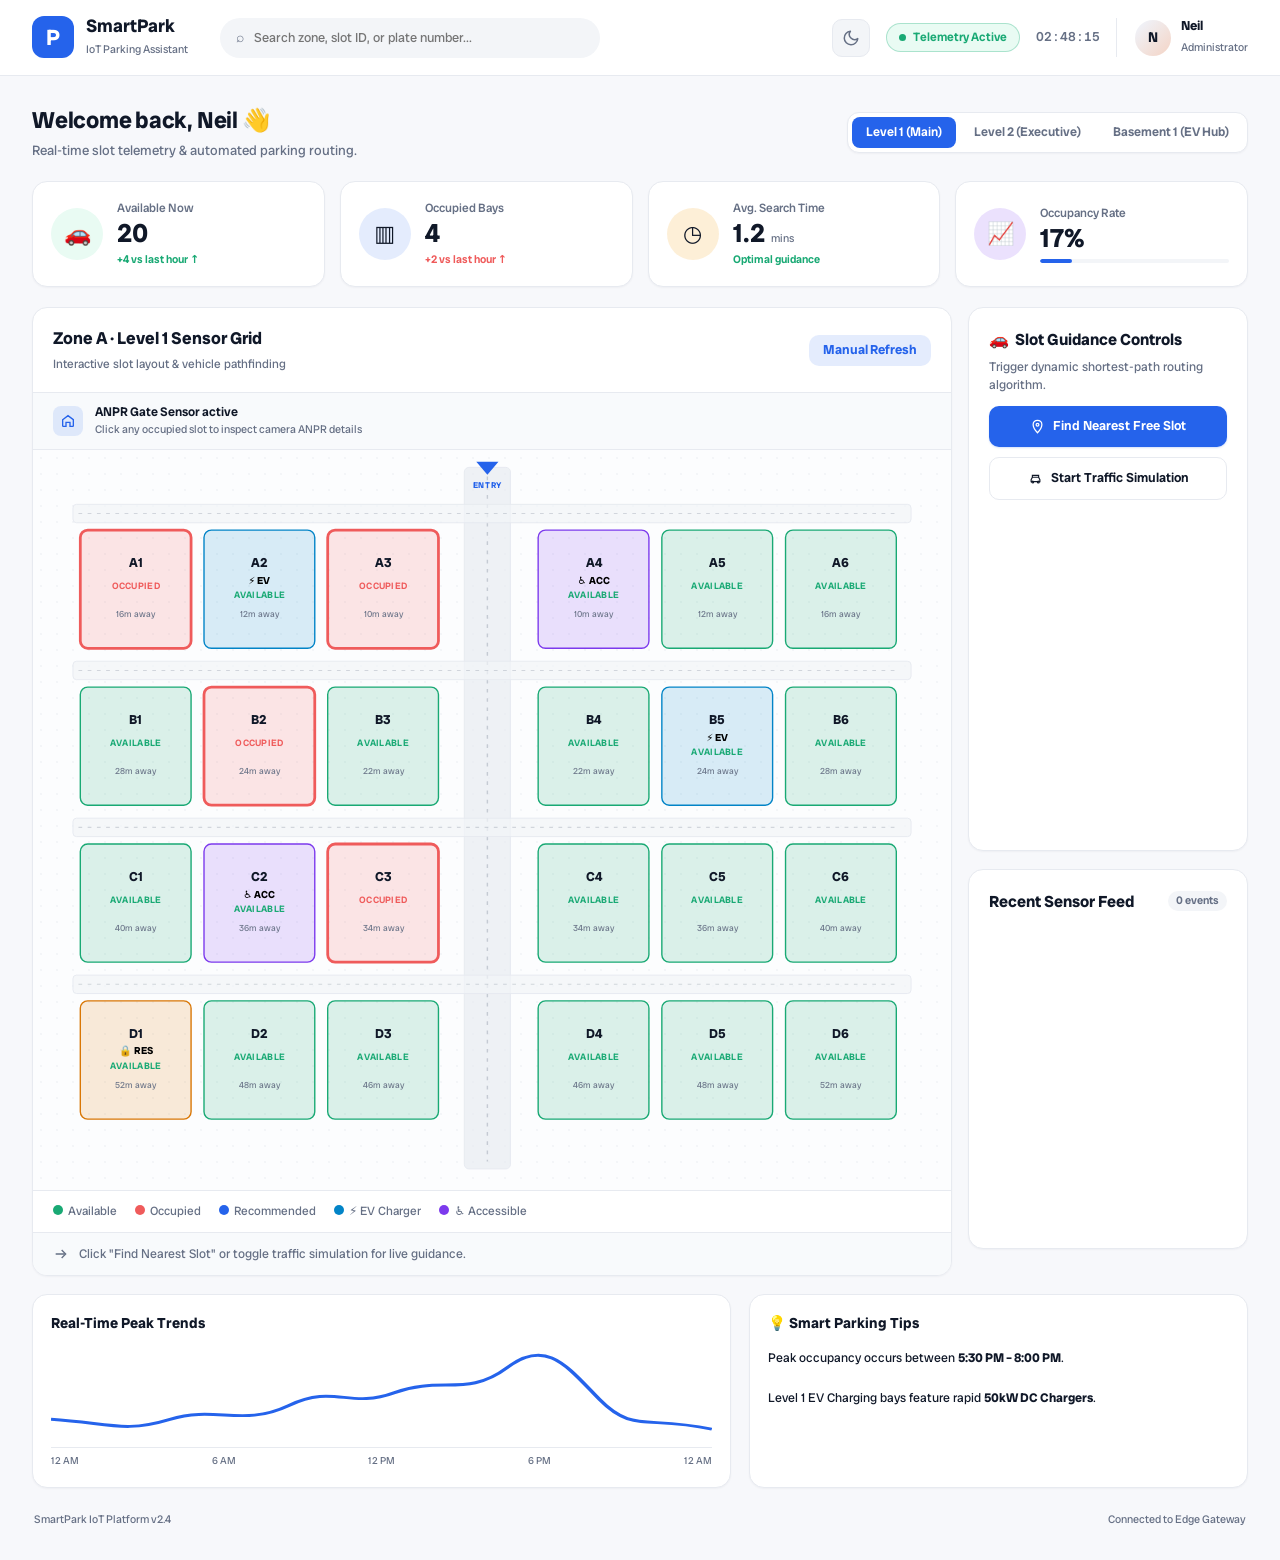
==== commit 52c22e58: "added website files(index, styles, script)" ====
--- a/index.html
+++ b/index.html
@@ -7,413 +7,7 @@
   <link rel="preconnect" href="https://fonts.googleapis.com">
   <link rel="preconnect" href="https://fonts.gstatic.com" crossorigin>
   <link href="https://fonts.googleapis.com/css2?family=Radio+Canada+Big:ital,wght@0,400..700;1,400..700&display=swap" rel="stylesheet">
-  <style>
-    :root {
-      --blue: #2563eb;
-      --blue-soft: #eff6ff;
-      --ink: #101828;
-      --muted: #667085;
-      --line: #e7eaf0;
-      --bg: #f7f8fb;
-      --surface: #ffffff;
-      --surface-2: #f8fafc;
-      --surface-3: #f3f5f8;
-      --green: #19a974;
-      --green-bg: #e9fbf3;
-      --red: #ef5b5b;
-      --red-bg: #fff0f0;
-      --amber: #f5a623;
-      --amber-soft: rgba(245, 166, 35, 0.18);
-      --card-shadow: 0 1px 2px rgba(16,24,40,0.04);
-      
-      --available: #19a974;
-      --available-soft: rgba(25, 169, 116, 0.15);
-      --occupied: #ef5b5b;
-      --occupied-soft: rgba(239, 91, 91, 0.15);
-      --ev-color: #0284c7;
-      --ev-soft: rgba(2, 132, 199, 0.15);
-      --handicap-color: #7c3aed;
-      --handicap-soft: rgba(124, 58, 237, 0.15);
-      --reserved-color: #d97706;
-      --reserved-soft: rgba(217, 119, 6, 0.15);
-
-      --accent-deep: #2563eb;
-      --accent-soft: rgba(37, 99, 235, 0.12);
-      --accent-glow: rgba(37, 99, 235, 0.45);
-      --map-bg: radial-gradient(circle, rgba(231,234,240,0.4) 1px, transparent 1px) 0 0 / 16px 16px, #fcfdfe;
-      --toast-bg: #101828;
-      --modal-overlay: rgba(16,24,40,0.5);
-    }
-
-    [data-theme="dark"] {
-      --blue: #3b82f6;
-      --blue-soft: #1e3a5f;
-      --ink: #f1f5f9;
-      --muted: #94a3b8;
-      --line: #2d3748;
-      --bg: #0f172a;
-      --surface: #1e293b;
-      --surface-2: #1a2332;
-      --surface-3: #243044;
-      --green: #34d399;
-      --green-bg: rgba(52, 211, 153, 0.15);
-      --red: #f87171;
-      --red-bg: rgba(248, 113, 113, 0.15);
-      --amber: #fbbf24;
-      --amber-soft: rgba(251, 191, 36, 0.18);
-      --card-shadow: 0 1px 3px rgba(0,0,0,0.3);
-      
-      --available: #34d399;
-      --available-soft: rgba(52, 211, 153, 0.18);
-      --occupied: #f87171;
-      --occupied-soft: rgba(248, 113, 113, 0.18);
-      --ev-color: #38bdf8;
-      --ev-soft: rgba(56, 189, 248, 0.18);
-      --handicap-color: #a78bfa;
-      --handicap-soft: rgba(167, 139, 250, 0.18);
-      --reserved-color: #fbbf24;
-      --reserved-soft: rgba(251, 191, 36, 0.18);
-
-      --accent-deep: #3b82f6;
-      --accent-soft: rgba(59, 130, 246, 0.18);
-      --accent-glow: rgba(59, 130, 246, 0.5);
-      --map-bg: radial-gradient(circle, rgba(45,55,72,0.5) 1px, transparent 1px) 0 0 / 16px 16px, #0f172a;
-      --toast-bg: #1e293b;
-      --modal-overlay: rgba(0,0,0,0.65);
-    }
-
-    * { box-sizing: border-box; margin: 0; padding: 0; }
-    body {
-      margin: 0;
-      background: var(--bg);
-      font-family: 'Radio Canada Big', ui-sans-serif, system-ui, -apple-system, sans-serif;
-      color: var(--ink);
-      line-height: 1.45;
-      -webkit-font-smoothing: antialiased;
-    }
-    button { font: inherit; border: 0; background: none; cursor: pointer; }
-
-    .app { min-height: 100vh; display: flex; flex-direction: column; }
-    .main { flex: 1; min-width: 0; display: flex; flex-direction: column; }
-    
-    /* ---- Header ---- */
-    .top {
-      height: 76px; background: var(--surface); border-bottom: 1px solid var(--line);
-      display: flex; align-items: center; padding: 0 32px; gap: 20px;
-      position: sticky; top: 0; z-index: 90;
-    }
-    .logoRow { display: flex; align-items: center; gap: 12px; }
-    .logo {
-      width: 42px; height: 42px; border-radius: 12px;
-      background: var(--blue); color: #fff; display: grid;
-      place-items: center; font-size: 22px; font-weight: 800;
-    }
-    .logoText b { font-size: 18px; display: block; color: var(--ink); line-height: 1.1; }
-    .logoText small { font-size: 11px; color: var(--muted); }
-
-    .search {
-      width: 380px; max-width: 35vw; height: 40px; border-radius: 20px;
-      background: var(--surface-3); color: var(--muted); display: flex;
-      align-items: center; gap: 10px; padding: 0 16px; font-size: 14px; margin-left: 12px;
-    }
-    .search input {
-      border: 0; background: transparent; outline: none; width: 100%;
-      font-family: inherit; font-size: 13px; color: var(--ink);
-    }
-    .topRight { margin-left: auto; display: flex; align-items: center; gap: 16px; }
-    .theme-toggle {
-      width: 38px; height: 38px; border-radius: 10px; border: 1px solid var(--line);
-      background: var(--surface-3); color: var(--muted); display: grid; place-items: center;
-      transition: background 0.2s, color 0.2s, border-color 0.2s;
-    }
-    .theme-toggle:hover { background: var(--accent-soft); color: var(--blue); border-color: var(--blue); }
-    .theme-toggle .icon-sun { display: none; }
-    .theme-toggle .icon-moon { display: block; }
-    [data-theme="dark"] .theme-toggle .icon-sun { display: block; }
-    [data-theme="dark"] .theme-toggle .icon-moon { display: none; }
-    .status-pill {
-      display: flex; align-items: center; gap: 7px; font-size: 12px;
-      color: var(--green); background: var(--green-bg);
-      border: 1px solid rgba(25, 169, 116, 0.3); padding: 5px 12px; border-radius: 999px;
-      font-weight: 600;
-    }
-    [data-theme="dark"] .status-pill { border-color: rgba(52, 211, 153, 0.35); }
-    .dot { width: 7px; height: 7px; border-radius: 50%; background: var(--green); flex-shrink: 0; }
-    .clock { font-size: 13px; color: var(--muted); font-variant-numeric: tabular-nums; font-weight: 500; }
-    
-    .profile { display: flex; align-items: center; gap: 10px; border-left: 1px solid var(--line); padding-left: 18px; }
-    .avatar {
-      width: 36px; height: 36px; border-radius: 50%;
-      background: linear-gradient(135deg, var(--blue-soft), #f4d4c5);
-      display: grid; place-items: center; font-weight: 700; color: var(--ink); font-size: 14px;
-    }
-    [data-theme="dark"] .avatar { background: linear-gradient(135deg, #1e3a5f, #4a3a2a); color: #f1f5f9; }
-    .profile b { font-size: 13px; display: block; line-height: 1.2; }
-    .profile small { color: var(--muted); font-size: 11px; }
-
-    /* ---- Content Layout ---- */
-    .content { padding: 28px 32px 32px; max-width: 1600px; margin: 0 auto; width: 100%; }
-    
-    .welcome { display: flex; justify-content: space-between; align-items: center; margin-bottom: 20px; }
-    .welcome h1 { font-size: 23px; font-weight: 700; margin: 0 0 4px; letter-spacing: -0.01em; }
-    .welcome p { margin: 0; color: var(--muted); font-size: 13.5px; }
-    
-    /* Level Switcher Component */
-    .floor-switcher {
-      display: flex; background: var(--surface); border: 1px solid var(--line); border-radius: 12px; padding: 4px; gap: 4px;
-      box-shadow: var(--card-shadow);
-    }
-    .floor-btn {
-      padding: 6px 14px; border-radius: 8px; font-size: 12.5px; font-weight: 600; color: var(--muted);
-      transition: all 0.2s ease;
-    }
-    .floor-btn.active { background: var(--blue); color: #fff; }
-
-    .stats { display: grid; grid-template-columns: repeat(4, 1fr); gap: 15px; margin-bottom: 20px; }
-    .stat {
-      background: var(--surface); border: 1px solid var(--line); border-radius: 15px;
-      padding: 18px; display: flex; align-items: center; gap: 14px;
-      box-shadow: var(--card-shadow); position: relative; overflow: hidden;
-    }
-    .circle { width: 52px; height: 52px; border-radius: 50%; display: grid; place-items: center; font-size: 22px; flex-shrink: 0; }
-    .cg { background: var(--green-bg); }
-    .cb { background: var(--accent-soft); }
-    .ca { background: var(--amber-soft); }
-    .cp { background: var(--handicap-soft); }
-    .stat small { display: block; color: var(--muted); font-size: 12px; font-weight: 500; }
-    .stat strong { font-size: 26px; font-weight: 700; display: inline-block; margin: 2px 6px 0 0; line-height: 1.1; }
-    .delta { font-size: 11px; color: var(--green); font-weight: 600; display: block; margin-top: 4px; }
-    .redtext { color: var(--red); }
-    .muted { font-size: 11px; color: var(--muted); }
-
-    .rate-bar-track { height: 4px; border-radius: 3px; background: var(--surface-3); overflow: hidden; margin-top: 6px; width: 100%; }
-    .rate-bar-fill { height: 100%; background: var(--blue); width: 0%; transition: width 0.4s ease; border-radius: 3px; }
-
-    /* ---- Dashboard Main Grid ---- */
-    .dashboard { display: grid; grid-template-columns: minmax(720px, 2.1fr) minmax(280px, 0.55fr); gap: 16px; }
-    .card { background: var(--surface); border: 1px solid var(--line); border-radius: 15px; box-shadow: var(--card-shadow); }
-    
-    .mapCard { padding: 0; overflow: hidden; display: flex; flex-direction: column; }
-    .mapHead { padding: 18px 20px; display: flex; justify-content: space-between; align-items: center; border-bottom: 1px solid var(--line); }
-    .mapHead h2 { font-size: 17px; font-weight: 700; margin: 0; }
-    .mapHead span { font-size: 12px; color: var(--muted); }
-
-    .entrance-banner {
-      display: flex; align-items: center; gap: 12px;
-      background: var(--surface-2); border-bottom: 1px solid var(--line);
-      padding: 10px 20px; font-size: 12px;
-    }
-    .entrance-icon {
-      width: 30px; height: 30px; border-radius: 8px; background: var(--accent-soft);
-      display: flex; align-items: center; justify-content: center; color: var(--blue); flex-shrink: 0;
-    }
-    .entrance-text strong { font-size: 12.5px; font-weight: 600; display: block; color: var(--ink); }
-    .entrance-text span { color: var(--muted); font-size: 11px; }
-
-    /* Vector Map Box */
-    .map-canvas-wrap {
-      padding: 10px 12px; background: var(--map-bg);
-      position: relative; flex: 1; display: flex; align-items: center; justify-content: center;
-      min-height: 620px;
-    }
-    svg#lotSvg { width: 100%; height: auto; display: block; max-height: 720px; }
-
-    .aisle { fill: rgba(231,234,240,0.6); stroke: var(--line); stroke-width: 1; }
-    .aisle-center { stroke: rgba(102,112,133,0.3); stroke-width: 1.5; stroke-dasharray: 4 6; }
-    .lane { fill: rgba(243,245,248,0.7); stroke: var(--line); stroke-width: 1; }
-    .lane-center { stroke: rgba(102,112,133,0.25); stroke-width: 1.2; stroke-dasharray: 4 6; }
-    .entrance-marker { fill: var(--blue); }
-    .entry-label { font-size: 9px; letter-spacing: 0.08em; fill: var(--blue); font-weight: 700; }
-
-    /* Slot Types & Styling */
-    .slot-rect {
-      fill: var(--available-soft); stroke: var(--available); stroke-width: 1.5;
-      transition: fill 0.3s ease, stroke 0.3s ease, stroke-width 0.2s ease, filter 0.3s ease;
-      cursor: pointer; transform-box: fill-box; transform-origin: center;
-    }
-    .slot.occupied .slot-rect { fill: var(--occupied-soft); stroke: var(--occupied); }
-    .slot.type-ev .slot-rect { fill: var(--ev-soft); stroke: var(--ev-color); }
-    .slot.type-handicap .slot-rect { fill: var(--handicap-soft); stroke: var(--handicap-color); }
-    .slot.type-reserved .slot-rect { fill: var(--reserved-soft); stroke: var(--reserved-color); }
-    .slot.occupied.type-ev .slot-rect,
-    .slot.occupied.type-handicap .slot-rect,
-    .slot.occupied.type-reserved .slot-rect { fill: var(--occupied-soft); stroke: var(--occupied); }
-
-    .slot.recommended .slot-rect {
-      stroke: var(--blue) !important; stroke-width: 2.5 !important;
-      animation: pulseGlow 1.8s ease-in-out infinite;
-    }
-    @keyframes pulseGlow {
-      0%, 100% { filter: drop-shadow(0 0 2px var(--accent-glow)); }
-      50% { filter: drop-shadow(0 0 8px var(--accent-glow)); }
-    }
-    .slot.just-changed .slot-rect { animation: slotPop 0.8s ease; stroke-width: 3; }
-    @keyframes slotPop {
-      0% { transform: scale(1); }
-      30% { transform: scale(1.05); }
-      100% { transform: scale(1); }
-    }
-
-    .slot-id { font-size: 14px; font-weight: 700; fill: var(--ink); pointer-events: none; }
-    .slot-type-badge { font-size: 11px; font-weight: 700; pointer-events: none; }
-    .slot-status { font-size: 10px; font-weight: 600; letter-spacing: 0.03em; fill: var(--muted); pointer-events: none; }
-    .slot.available .slot-status { fill: var(--available); }
-    .slot.occupied .slot-status { fill: var(--occupied); }
-    .slot.recommended .slot-status { fill: var(--blue); }
-    .slot-dist { font-size: 9.5px; fill: var(--muted); opacity: 0.9; pointer-events: none; }
-
-    /* Animated Pathing & Vehicle Rendering */
-    .route-path {
-      fill: none !important; stroke: var(--blue); stroke-width: 3.5;
-      stroke-linecap: round; stroke-linejoin: round; pointer-events: none;
-      filter: drop-shadow(0 0 4px rgba(37, 99, 235, 0.55));
-    }
-    .route-trail {
-      fill: none !important; stroke: #1d4ed8; stroke-width: 9;
-      stroke-linecap: round; stroke-linejoin: round; opacity: 0.35; pointer-events: none;
-    }
-    .car-body { fill: var(--blue); }
-    .car-glass { fill: #ffffff; opacity: 0.6; }
-    .car-wheel { fill: #101828; opacity: 0.7; }
-
-    .depart-car .car-body { fill: var(--red); }
-    .depart-car .car-glass { fill: #ffffff; opacity: 0.65; }
-    .depart-car .car-wheel { fill: #101828; opacity: 0.75; }
-    .depart-trail {
-      fill: none !important; stroke: var(--red); stroke-width: 7;
-      stroke-linecap: round; stroke-linejoin: round;
-      opacity: 0.28; pointer-events: none;
-      filter: drop-shadow(0 0 4px rgba(239, 91, 91, 0.35));
-    }
-    .depart-path {
-      fill: none !important; stroke: var(--red); stroke-width: 3;
-      stroke-linecap: round; stroke-linejoin: round;
-      opacity: 0.9; pointer-events: none;
-      filter: drop-shadow(0 0 3px rgba(239, 91, 91, 0.45));
-    }
-
-    .legendBar {
-      padding: 12px 20px; border-top: 1px solid var(--line);
-      display: flex; align-items: center; gap: 18px; font-size: 12px; color: var(--muted); background: var(--surface); flex-wrap: wrap;
-    }
-    .legendDot { width: 10px; height: 10px; border-radius: 50%; display: inline-block; margin-right: 5px; }
-    .lg { background: var(--available); }
-    .lr { background: var(--occupied); }
-    .lb { background: var(--blue); }
-    .lev { background: var(--ev-color); }
-    .lh { background: var(--handicap-color); }
-
-    .nav-banner {
-      display: flex; align-items: center; gap: 10px; background: var(--surface-2);
-      border-top: 1px solid var(--line); padding: 12px 20px; font-size: 12.5px; color: var(--muted);
-      transition: background 0.2s, color 0.2s;
-    }
-    .nav-banner.alert { background: var(--red-bg); color: var(--red); }
-    .nav-banner.active { background: var(--accent-soft); color: var(--blue); font-weight: 600; }
-
-    /* ---- Right Panel Controls & Log ---- */
-    .right { display: grid; gap: 18px; }
-    .findCard { padding: 20px; }
-    .findHead h2 { font-size: 16px; font-weight: 700; margin: 0 0 6px; }
-    
-    .actions { display: grid; gap: 10px; margin-top: 12px; }
-    .btn {
-      font-weight: 600; font-size: 13px; padding: 11px 14px; border-radius: 10px;
-      display: flex; align-items: center; justify-content: center; gap: 8px; transition: all 0.2s ease;
-    }
-    .btn-primary { background: var(--blue); color: #fff; box-shadow: 0 1px 2px rgba(37,99,235,0.2); }
-    .btn-primary:hover { background: #1d4ed8; }
-    .btn-outline { border: 1px solid var(--line); color: var(--ink); background: var(--surface); }
-    .btn-outline:hover { border-color: var(--amber); color: var(--amber); background: var(--amber-soft); }
-    .btn-outline.active { background: var(--amber-soft); border-color: var(--amber); color: var(--amber); }
-
-    .activity { padding: 20px; display: flex; flex-direction: column; max-height: 380px; }
-    .log-head { display: flex; justify-content: space-between; align-items: center; margin-bottom: 12px; }
-    .log-head h2 { font-size: 16px; font-weight: 700; margin: 0; }
-    #logCount { font-size: 11px; color: var(--muted); background: var(--surface-3); padding: 2px 8px; border-radius: 999px; font-weight: 600; }
-    .log-feed { flex: 1; overflow-y: auto; display: flex; flex-direction: column; gap: 8px; padding-right: 4px; }
-    .log-feed::-webkit-scrollbar { width: 4px; }
-    .log-feed::-webkit-scrollbar-thumb { background: var(--line); border-radius: 4px; }
-    .log-entry {
-      display: grid; grid-template-columns: 54px 58px 1fr; align-items: start; gap: 8px;
-      padding: 9px 10px; border-radius: 8px; background: var(--surface-2); border: 1px solid var(--line);
-      border-left: 3px solid var(--line); font-size: 12px; animation: logIn 0.2s ease;
-    }
-    @keyframes logIn { from { opacity: 0; transform: translateY(-3px); } to { opacity: 1; transform: translateY(0); } }
-    .log-entry.type-route { border-left-color: var(--blue); }
-    .log-entry.type-occ { border-left-color: var(--red); }
-    .log-entry.type-free { border-left-color: var(--green); }
-    .log-entry.type-ping { border-left-color: var(--amber); }
-    .log-entry.type-alert { border-left-color: var(--red); background: var(--red-bg); }
-    .log-time { color: var(--muted); font-size: 11px; font-variant-numeric: tabular-nums; padding-top: 1px; }
-    .log-tag { padding: 2px 5px; border-radius: 4px; font-weight: 700; font-size: 10px; text-align: center; line-height: 1.3; }
-    .tag-route { background: var(--accent-soft); color: var(--blue); }
-    .tag-occ { background: var(--red-bg); color: var(--red); }
-    .tag-free { background: var(--green-bg); color: var(--green); }
-    .tag-ping { background: var(--amber-soft); color: var(--amber); }
-    .tag-alert { background: var(--red-bg); color: var(--red); }
-    .log-msg { color: var(--ink); word-break: break-word; line-height: 1.35; }
-    .log-msg .log-detail { display: block; margin-top: 2px; font-size: 11px; color: var(--muted); }
-
-    /* ---- Bottom Analytics Grid ---- */
-    .bottom { display: grid; grid-template-columns: 1.3fr 0.85fr 0.85fr; gap: 18px; margin-top: 18px; }
-    .bottom .card { padding: 18px; }
-    .bottom h3 { font-size: 14.5px; font-weight: 700; margin: 0 0 14px; }
-    
-    .chart { height: 100px; position: relative; border-bottom: 1px solid var(--line); }
-    .chart svg { width: 100%; height: 100%; }
-    .axis { display: flex; justify-content: space-between; color: var(--muted); font-size: 10px; margin-top: 6px; }
-    
-    .tips { font-size: 12.5px; color: var(--ink); line-height: 1.6; }
-    .saved { display: grid; gap: 8px; }
-    .saveRow { display: flex; align-items: center; justify-content: space-between; font-size: 12px; padding: 9px 12px; border-radius: 8px; background: var(--surface-2); font-weight: 500; }
-    .check { color: var(--blue); font-weight: 700; }
-
-    /* Modal Overlay for Vehicle Inspection */
-    .modal-overlay {
-      position: fixed; inset: 0; background: var(--modal-overlay); backdrop-filter: blur(3px);
-      display: flex; align-items: center; justify-content: center; z-index: 999; opacity: 0; pointer-events: none;
-      transition: opacity 0.2s ease;
-    }
-    .modal-overlay.open { opacity: 1; pointer-events: auto; }
-    .modal {
-      background: var(--surface); border-radius: 16px; width: 380px; max-width: 90vw; padding: 24px;
-      box-shadow: 0 20px 25px -5px rgba(0,0,0,0.2), 0 10px 10px -5px rgba(0,0,0,0.1);
-      transform: translateY(10px); transition: transform 0.2s ease;
-    }
-    .modal-overlay.open .modal { transform: translateY(0); }
-    .modal-head { display: flex; justify-content: space-between; align-items: center; margin-bottom: 16px; }
-    .modal-head h3 { font-size: 17px; font-weight: 700; margin: 0; }
-    .modal-close { font-size: 20px; color: var(--muted); cursor: pointer; border: none; background: none; }
-    .plate-badge {
-      background: #0f172a; color: #f8fafc; font-family: monospace; font-size: 18px; font-weight: 700;
-      letter-spacing: 0.1em; text-align: center; padding: 10px; border-radius: 8px; margin-bottom: 16px; border: 2px solid var(--line);
-    }
-    .modal-info-row { display: flex; justify-content: space-between; font-size: 13px; padding: 8px 0; border-bottom: 1px solid var(--line); }
-    .modal-info-row span { color: var(--muted); }
-    .modal-info-row b { color: var(--ink); }
-
-    footer { display: flex; justify-content: space-between; color: var(--muted); font-size: 11px; margin-top: 24px; padding: 0 2px; }
-
-    .viewstats { padding: 6px 14px; border-radius: 10px; background: var(--accent-soft); color: var(--blue); font-weight: 650; font-size: 13px; }
-    .viewstats:hover { filter: brightness(0.95); }
-
-    /* Responsive adjustments */
-    @media (max-width: 1200px) {
-      .stats { grid-template-columns: repeat(2, 1fr); }
-      .dashboard { grid-template-columns: 1fr; }
-      .bottom { grid-template-columns: 1fr 1fr; }
-    }
-    @media (max-width: 768px) {
-      .top { padding: 0 16px; }
-      .search { display: none; }
-      .content { padding: 16px; }
-      .welcome { display: flex; flex-direction: column; align-items: flex-start; gap: 12px; }
-      .stats { grid-template-columns: 1fr 1fr; }
-      .bottom { grid-template-columns: 1fr; }
-      .profile div { display: none; }
-    }
-  </style>
+  <link rel="stylesheet" href="styles.css">
 </head>
 <body>
 
@@ -617,15 +211,6 @@
           <div class="tips">
             Peak occupancy occurs between <b>5:30 PM – 8:00 PM</b>.<br><br>
             Level 1 EV Charging bays feature rapid <b>50kW DC Chargers</b>.
-          </div>
-        </div>
-
-        <div class="card">
-          <h3>⌖ Zone Status</h3>
-          <div class="saved">
-            <div class="saveRow">📍 Zone A — Main Campus <span class="check">● Online</span></div>
-            <div class="saveRow">🏢 Zone B — Tech Park <span>○ Active</span></div>
-            <div class="saveRow">🛍️ Zone C — Mall Annex <span>○ Active</span></div>
           </div>
         </div>
       </div>
@@ -659,569 +244,6 @@
 <!-- Toast Alert -->
 <div id="toast" style="position:fixed; right:24px; bottom:24px; background:var(--toast-bg); color:#fff; padding:12px 18px; border-radius:10px; display:none; font-size:13px; z-index:999; box-shadow:0 4px 12px rgba(0,0,0,0.25)"></div>
 
-<script>
-(function () {
-  const svgNS = "http://www.w3.org/2000/svg";
-
-  // Level configuration data
-  const FLOOR_CONFIGS = {
-    L1: {
-      title: "Zone A · Level 1 (Main Campus)",
-      evSlots: ["A2", "B5"],
-      handicapSlots: ["A4", "C2"],
-      reservedSlots: ["D1"],
-      initOccupied: ["A1", "A3", "B2", "C3"]
-    },
-    L2: {
-      title: "Zone A · Level 2 (Executive Floor)",
-      evSlots: ["B1", "B2"],
-      handicapSlots: ["A1"],
-      reservedSlots: ["C1", "C2", "C3", "C4"],
-      initOccupied: ["A2", "C1", "D3", "D4"]
-    },
-    B1: {
-      title: "Zone A · Basement 1 (EV Charging Hub)",
-      evSlots: ["A1", "A2", "A3", "A4", "A5", "A6"],
-      handicapSlots: ["B1"],
-      reservedSlots: [],
-      initOccupied: ["A1", "A4", "B3"]
-    }
-  };
-
-  let currentFloor = "L1";
-
-  const ROWS = [
-    { key: "A", slotY: 76,  laneY: 58 },
-    { key: "B", slotY: 246, laneY: 228 },
-    { key: "C", slotY: 416, laneY: 398 },
-    { key: "D", slotY: 586, laneY: 568 }
-  ];
-  const COL_X = [14, 148, 282, 510, 644, 778];
-  const SLOT_W = 120;
-  const SLOT_H = 128;
-  const AISLE_X = 455;
-  const ENTRANCE_POINT = { x: 455, y: 18 };
-  
-  const DIST = {
-    A: [16, 12, 10, 10, 12, 16],
-    B: [28, 24, 22, 22, 24, 28],
-    C: [40, 36, 34, 34, 36, 40],
-    D: [52, 48, 46, 46, 48, 52]
-  };
-
-  const TAG_CLASS = { route: "tag-route", occ: "tag-occ", free: "tag-free", ping: "tag-ping", alert: "tag-alert" };
-
-  let slots = [];
-  let selectedSlotForModal = null;
-  let eventCount = 0;
-  let trafficInterval = null;
-  let animFrame = null;
-  let routingBusy = false;
-  let pendingTraffic = 0;
-
-  const slotsLayer = document.getElementById("slotsLayer");
-  const departuresLayer = document.getElementById("departuresLayer");
-  const routePathEl = document.getElementById("routePath");
-  const routeTrailEl = document.getElementById("routeTrail");
-  const carIcon = document.getElementById("carIcon");
-  const navBanner = document.getElementById("navBanner");
-  const navText = document.getElementById("navText");
-  const findBtn = document.getElementById("findBtn");
-  const trafficBtn = document.getElementById("trafficBtn");
-  const logFeed = document.getElementById("logFeed");
-  const logCountEl = document.getElementById("logCount");
-  const clockEl = document.getElementById("clock");
-  const statFreeCard = document.getElementById("statFreeCard");
-  const statOccupiedCard = document.getElementById("statOccupiedCard");
-  const statRate = document.getElementById("statRate");
-  const rateBarFill = document.getElementById("rateBarFill");
-
-  // Modal Elements
-  const vehicleModal = document.getElementById("vehicleModal");
-  const modalCloseBtn = document.getElementById("modalCloseBtn");
-  const modalPlate = document.getElementById("modalPlate");
-  const modalSlotId = document.getElementById("modalSlotId");
-  const modalType = document.getElementById("modalType");
-  const modalDuration = document.getElementById("modalDuration");
-  const modalTariff = document.getElementById("modalTariff");
-  const modalVacateBtn = document.getElementById("modalVacateBtn");
-
-  function initSlotData(floorKey) {
-    const cfg = FLOOR_CONFIGS[floorKey];
-    slots = [];
-    ROWS.forEach(function (r) {
-      COL_X.forEach(function (x, ci) {
-        const id = r.key + (ci + 1);
-        const isEv = cfg.evSlots.includes(id);
-        const isHandicap = cfg.handicapSlots.includes(id);
-        const isReserved = cfg.reservedSlots.includes(id);
-        slots.push({
-          id: id,
-          rectX: x,
-          rectY: r.slotY,
-          laneY: r.laneY,
-          col: ci,
-          distance: DIST[r.key][ci],
-          occupied: cfg.initOccupied.includes(id),
-          type: isEv ? "ev" : isHandicap ? "handicap" : isReserved ? "reserved" : "standard",
-          recommended: false,
-          plate: "KA " + Math.floor(10 + Math.random() * 89) + " " + String.fromCharCode(65 + Math.floor(Math.random()*26)) + String.fromCharCode(65 + Math.floor(Math.random()*26)) + " " + Math.floor(1000 + Math.random() * 8999),
-          el: null, rectEl: null, statusEl: null
-        });
-      });
-    });
-  }
-
-  function buildLotSvg() {
-    slotsLayer.innerHTML = "";
-    slots.forEach(function (slot) {
-      const g = document.createElementNS(svgNS, "g");
-      g.classList.add("slot");
-      if (slot.type !== "standard") g.classList.add("type-" + slot.type);
-      g.setAttribute("tabindex", "0");
-      g.dataset.id = slot.id;
-
-      const rect = document.createElementNS(svgNS, "rect");
-      rect.classList.add("slot-rect");
-      rect.setAttribute("x", slot.rectX);
-      rect.setAttribute("y", slot.rectY);
-      rect.setAttribute("width", SLOT_W);
-      rect.setAttribute("height", SLOT_H);
-      rect.setAttribute("rx", 8);
-      g.appendChild(rect);
-
-      const idText = document.createElementNS(svgNS, "text");
-      idText.classList.add("slot-id");
-      idText.setAttribute("x", slot.rectX + SLOT_W / 2);
-      idText.setAttribute("y", slot.rectY + 40);
-      idText.setAttribute("text-anchor", "middle");
-      idText.textContent = slot.id;
-      g.appendChild(idText);
-
-      // Category Icon/Badge
-      if (slot.type !== "standard") {
-        const typeBadge = document.createElementNS(svgNS, "text");
-        typeBadge.classList.add("slot-type-badge");
-        typeBadge.setAttribute("x", slot.rectX + SLOT_W / 2);
-        typeBadge.setAttribute("y", slot.rectY + 58);
-        typeBadge.setAttribute("text-anchor", "middle");
-        typeBadge.textContent = slot.type === "ev" ? "⚡ EV" : slot.type === "handicap" ? "♿ ACC" : "🔒 RES";
-        g.appendChild(typeBadge);
-      }
-
-      const statusText = document.createElementNS(svgNS, "text");
-      statusText.classList.add("slot-status");
-      statusText.setAttribute("x", slot.rectX + SLOT_W / 2);
-      statusText.setAttribute("y", slot.rectY + (slot.type !== "standard" ? 74 : 64));
-      statusText.setAttribute("text-anchor", "middle");
-      g.appendChild(statusText);
-
-      const distText = document.createElementNS(svgNS, "text");
-      distText.classList.add("slot-dist");
-      distText.setAttribute("x", slot.rectX + SLOT_W / 2);
-      distText.setAttribute("y", slot.rectY + 94);
-      distText.setAttribute("text-anchor", "middle");
-      distText.textContent = slot.distance + "m away";
-      g.appendChild(distText);
-
-      g.addEventListener("click", function () { onSlotClick(slot); });
-      slot.el = g;
-      slot.rectEl = rect;
-      slot.statusEl = statusText;
-      slotsLayer.appendChild(g);
-    });
-  }
-
-  function renderSlots() {
-    slots.forEach(function (s) {
-      const wasOccupied = s.el.classList.contains("occupied");
-      s.el.classList.toggle("occupied", s.occupied);
-      s.el.classList.toggle("available", !s.occupied);
-      s.el.classList.toggle("recommended", s.recommended);
-      s.statusEl.textContent = s.occupied ? "OCCUPIED" : s.recommended ? "RECOMMENDED" : "AVAILABLE";
-
-      if (wasOccupied !== s.occupied) {
-        s.el.classList.remove("just-changed");
-        void s.el.offsetWidth;
-        s.el.classList.add("just-changed");
-      }
-    });
-    updateStats();
-  }
-
-  function updateStats() {
-    const total = slots.length;
-    const occupied = slots.filter(function (s) { return s.occupied; }).length;
-    const free = total - occupied;
-    const rate = Math.round((occupied / total) * 100);
-    
-    statFreeCard.textContent = free;
-    statOccupiedCard.textContent = occupied;
-    statRate.textContent = rate + "%";
-    rateBarFill.style.width = rate + "%";
-  }
-
-  function onSlotClick(slot) {
-    if (slot.occupied) {
-      // Open ANPR Inspection Modal
-      selectedSlotForModal = slot;
-      modalSlotId.textContent = slot.id;
-      modalPlate.textContent = slot.plate;
-      modalType.textContent = slot.type === "ev" ? "EV Sedan" : "Standard Vehicle";
-      modalDuration.textContent = Math.floor(15 + Math.random() * 80) + " mins";
-      modalTariff.textContent = "$" + (3 + Math.random() * 5).toFixed(2);
-      vehicleModal.classList.add("open");
-    } else {
-      // Occupy Slot
-      slot.occupied = true;
-      slot.recommended = false;
-      renderSlots();
-      logEvent(slot.id, "occ", "Manual toggle occupied", "Slot " + slot.id);
-    }
-  }
-
-  modalCloseBtn.addEventListener("click", function() { vehicleModal.classList.remove("open"); });
-  modalVacateBtn.addEventListener("click", function() {
-    if (selectedSlotForModal) {
-      const vacatedId = selectedSlotForModal.id;
-      selectedSlotForModal.occupied = false;
-      renderSlots();
-      runDepartureAnimation(selectedSlotForModal);
-      updateNav("Vehicle exiting bay " + vacatedId, false);
-      logEvent(vacatedId, "free", "Vehicle departed bay", "Bay " + vacatedId + " released — car exiting to gate");
-      vehicleModal.classList.remove("open");
-    }
-  });
-
-  // Floor Switching Logic
-  document.getElementById("floorSwitcher").addEventListener("click", function(e) {
-    if (e.target.classList.contains("floor-btn")) {
-      document.querySelectorAll(".floor-btn").forEach(b => b.classList.remove("active"));
-      e.target.classList.add("active");
-      currentFloor = e.target.dataset.floor;
-      document.getElementById("mapTitle").textContent = FLOOR_CONFIGS[currentFloor].title;
-      initSlotData(currentFloor);
-      buildLotSvg();
-      renderSlots();
-      logEvent("SYS", "ping", "Switched floor view", "Active level: " + currentFloor);
-    }
-  });
-
-  function computePath(slot) {
-    const targetX = slot.rectX + SLOT_W / 2;
-    const targetY = slot.rectY + SLOT_H / 2;
-    return (
-      "M " + ENTRANCE_POINT.x + " " + ENTRANCE_POINT.y +
-      " L " + AISLE_X + " " + slot.laneY +
-      " L " + targetX + " " + slot.laneY +
-      " L " + targetX + " " + targetY
-    );
-  }
-
-  function computeExitPath(slot) {
-    const startX = slot.rectX + SLOT_W / 2;
-    const startY = slot.rectY + SLOT_H / 2;
-    return (
-      "M " + startX + " " + startY +
-      " L " + startX + " " + slot.laneY +
-      " L " + AISLE_X + " " + slot.laneY +
-      " L " + AISLE_X + " " + ENTRANCE_POINT.y
-    );
-  }
-
-  function easeInOutCubic(t) {
-    return t < 0.5 ? 4 * t * t * t : 1 - Math.pow(-2 * t + 2, 3) / 2;
-  }
-
-  function createDepartCar() {
-    const g = document.createElementNS(svgNS, "g");
-    g.classList.add("depart-car");
-    g.setAttribute("opacity", "1");
-
-    const body = document.createElementNS(svgNS, "rect");
-    body.classList.add("car-body");
-    body.setAttribute("x", "-14");
-    body.setAttribute("y", "-6");
-    body.setAttribute("width", "28");
-    body.setAttribute("height", "12");
-    body.setAttribute("rx", "3.5");
-    g.appendChild(body);
-
-    const glass = document.createElementNS(svgNS, "rect");
-    glass.classList.add("car-glass");
-    glass.setAttribute("x", "-7");
-    glass.setAttribute("y", "-5.5");
-    glass.setAttribute("width", "11");
-    glass.setAttribute("height", "5");
-    glass.setAttribute("rx", "1.2");
-    g.appendChild(glass);
-
-    ["-10", "5"].forEach(function (wx) {
-      ["-7.5", "5"].forEach(function (wy) {
-        const wheel = document.createElementNS(svgNS, "rect");
-        wheel.classList.add("car-wheel");
-        wheel.setAttribute("x", wx);
-        wheel.setAttribute("y", wy);
-        wheel.setAttribute("width", "5");
-        wheel.setAttribute("height", "2.5");
-        wheel.setAttribute("rx", "0.8");
-        g.appendChild(wheel);
-      });
-    });
-    return g;
-  }
-
-  function clearRouteVisual() {
-    routePathEl.setAttribute("d", "");
-    routeTrailEl.setAttribute("d", "");
-    routePathEl.style.strokeDasharray = "";
-    routePathEl.style.strokeDashoffset = "";
-    routeTrailEl.style.strokeDasharray = "";
-    routeTrailEl.style.strokeDashoffset = "";
-  }
-
-  function runDepartureAnimation(slot) {
-    if (!slot) return;
-
-    const pathD = computeExitPath(slot);
-    const trail = document.createElementNS(svgNS, "path");
-    trail.classList.add("depart-trail");
-    trail.setAttribute("d", pathD);
-    trail.setAttribute("fill", "none");
-
-    const path = document.createElementNS(svgNS, "path");
-    path.classList.add("depart-path");
-    path.setAttribute("d", pathD);
-    path.setAttribute("fill", "none");
-
-    const car = createDepartCar();
-
-    departuresLayer.appendChild(trail);
-    departuresLayer.appendChild(path);
-    departuresLayer.appendChild(car);
-
-    const length = path.getTotalLength();
-    if (!length || length < 1) {
-      trail.remove(); path.remove(); car.remove();
-      return;
-    }
-
-    path.style.strokeDasharray = length + " " + length;
-    path.style.strokeDashoffset = String(length);
-    trail.style.strokeDasharray = length + " " + length;
-    trail.style.strokeDashoffset = String(length);
-
-    const duration = 1100 + slot.distance * 12;
-    const start = performance.now();
-
-    function frame(now) {
-      const t = Math.min((now - start) / duration, 1);
-      const eased = easeInOutCubic(t);
-      const dist = Math.min(eased * length, length);
-
-      path.style.strokeDashoffset = String(length - dist);
-      const trailDist = Math.max(0, dist - length * 0.12);
-      trail.style.strokeDashoffset = String(length - trailDist);
-
-      const p = path.getPointAtLength(dist);
-      const lookAhead = Math.min(dist + 6, length);
-      const p2 = path.getPointAtLength(lookAhead);
-      let angle = 0;
-      if (lookAhead > dist) {
-        angle = (Math.atan2(p2.y - p.y, p2.x - p.x) * 180) / Math.PI;
-      }
-      car.setAttribute("transform", "translate(" + p.x + "," + p.y + ") rotate(" + angle + ")");
-
-      if (t > 0.75) {
-        const fade = 1 - (t - 0.75) / 0.25;
-        car.setAttribute("opacity", String(fade));
-        path.style.opacity = String(0.9 * fade);
-        trail.style.opacity = String(0.28 * fade);
-      }
-
-      if (t < 1) {
-        requestAnimationFrame(frame);
-      } else {
-        trail.remove();
-        path.remove();
-        car.remove();
-      }
-    }
-    requestAnimationFrame(frame);
-  }
-
-  function runVehicleAnimation(target) {
-    if (animFrame) {
-      cancelAnimationFrame(animFrame);
-      animFrame = null;
-    }
-    routingBusy = true;
-
-    const path = computePath(target);
-    routePathEl.setAttribute("d", path);
-    routeTrailEl.setAttribute("d", path);
-
-    const length = routePathEl.getTotalLength();
-    if (!length || length < 1) {
-      routingBusy = false;
-      return;
-    }
-
-    routePathEl.style.strokeDasharray = length + " " + length;
-    routePathEl.style.strokeDashoffset = String(length);
-    routeTrailEl.style.strokeDasharray = length + " " + length;
-    routeTrailEl.style.strokeDashoffset = String(length);
-    carIcon.style.opacity = "1";
-    carIcon.classList.remove("depart-car");
-
-    const duration = 1500 + target.distance * 18;
-    const start = performance.now();
-
-    function frame(now) {
-      const t = Math.min((now - start) / duration, 1);
-      const eased = easeInOutCubic(t);
-      const dist = Math.min(eased * length, length);
-
-      routePathEl.style.strokeDashoffset = String(length - dist);
-      const trailDist = Math.max(0, dist - length * 0.1);
-      routeTrailEl.style.strokeDashoffset = String(length - trailDist);
-
-      const p = routePathEl.getPointAtLength(dist);
-      const lookAhead = Math.min(dist + 6, length);
-      const p2 = routePathEl.getPointAtLength(lookAhead);
-      let angle = 0;
-      if (lookAhead > dist) {
-        angle = (Math.atan2(p2.y - p.y, p2.x - p.x) * 180) / Math.PI;
-      }
-      carIcon.setAttribute("transform", "translate(" + p.x + "," + p.y + ") rotate(" + angle + ")");
-
-      if (t < 1) {
-        animFrame = requestAnimationFrame(frame);
-      } else {
-        animFrame = null;
-        target.occupied = true;
-        target.recommended = false;
-        renderSlots();
-        updateNav("Arrived at " + target.id + " — slot marked occupied.", false);
-        logEvent(target.id, "route", "Vehicle arrived & parked", "Bay " + target.id + " secured");
-        routingBusy = false;
-        carIcon.style.opacity = "0.35";
-        setTimeout(function () {
-          if (!routingBusy) {
-            carIcon.style.opacity = "0";
-            clearRouteVisual();
-          }
-        }, 700);
-      }
-    }
-    animFrame = requestAnimationFrame(frame);
-  }
-
-  let lastFullAlertAt = 0;
-
-  function findNearest() {
-    if (routingBusy) {
-      logEvent("SYS", "ping", "Guidance already active", "Wait for current vehicle to park");
-      return;
-    }
-    const free = slots.filter(function (s) { return !s.occupied; }).sort(function (a, b) { return a.distance - b.distance; });
-    if (!free.length) {
-      updateNav("Lot full — no free bays available. Please wait or try another level.", true);
-      const now = Date.now();
-      if (now - lastFullAlertAt > 8000) {
-        lastFullAlertAt = now;
-        logEvent("FULL", "alert", "Lot capacity reached", "No free slots — vehicle denied entry");
-      }
-      return;
-    }
-    const target = free[0];
-    slots.forEach(function (s) { s.recommended = s.id === target.id; });
-    renderSlots();
-    updateNav("Proceed to " + target.id + " · " + target.distance + " m — follow the access lane.", false);
-    logEvent(target.id, "route", "Route calculated to " + target.id, target.distance + " m from entry");
-    runVehicleAnimation(target);
-  }
-
-  function updateNav(txt, alert) {
-    navText.textContent = txt;
-    navBanner.classList.toggle("alert", !!alert);
-    navBanner.classList.toggle("active", !alert && txt.indexOf("Proceed") === 0);
-  }
-
-  function logEvent(slotId, type, message, detail) {
-    eventCount++;
-    const time = new Date().toTimeString().slice(0, 8);
-    const entry = document.createElement("div");
-    entry.className = "log-entry type-" + type;
-    entry.innerHTML = `<span class="log-time">${time}</span><span class="log-tag ${TAG_CLASS[type]}">${slotId}</span><span class="log-msg">${message}<span class="log-detail">${detail||''}</span></span>`;
-    logFeed.prepend(entry);
-    logCountEl.textContent = eventCount + " events";
-  }
-
-  function toggleTraffic() {
-    if (trafficInterval) {
-      clearInterval(trafficInterval);
-      trafficInterval = null;
-      trafficBtn.classList.remove("active");
-      trafficBtn.innerHTML =
-        '<svg width="15" height="15" viewBox="0 0 24 24" fill="none" stroke="currentColor" stroke-width="1.8"><path d="M5 17h14v-3l-2-4H7l-2 4v3z"/><circle cx="7.5" cy="17.5" r="1.5"/><circle cx="16.5" cy="17.5" r="1.5"/><path d="M7 10V7h10v3"/></svg> Start Traffic Simulation';
-      logEvent("SYS", "ping", "Traffic simulation stopped", "Arrivals paused");
-    } else {
-      trafficBtn.classList.add("active");
-      trafficBtn.innerHTML =
-        '<svg width="15" height="15" viewBox="0 0 24 24" fill="none" stroke="currentColor" stroke-width="1.8"><path d="M5 17h14v-3l-2-4H7l-2 4v3z"/><circle cx="7.5" cy="17.5" r="1.5"/><circle cx="16.5" cy="17.5" r="1.5"/><path d="M7 10V7h10v3"/></svg> Stop Traffic Simulation';
-      logEvent("SYS", "ping", "Traffic simulation started", "Live inbound routing active");
-      trafficInterval = setInterval(function () {
-        if (!routingBusy) findNearest();
-      }, 3200);
-    }
-  }
-
-  window.simulateRefresh = function() {
-    initSlotData(currentFloor);
-    buildLotSvg();
-    renderSlots();
-    logEvent("SYS", "ping", "Sensors re-indexed", "Floor: " + currentFloor);
-  };
-
-  function applyTheme(theme) {
-    if (theme === "dark") {
-      document.documentElement.setAttribute("data-theme", "dark");
-    } else {
-      document.documentElement.removeAttribute("data-theme");
-    }
-    try { localStorage.setItem("smartpark-theme", theme); } catch (e) {}
-  }
-
-  function initTheme() {
-    let theme = "light";
-    try {
-      const saved = localStorage.getItem("smartpark-theme");
-      if (saved === "dark" || saved === "light") theme = saved;
-      else if (window.matchMedia && window.matchMedia("(prefers-color-scheme: dark)").matches) theme = "dark";
-    } catch (e) {}
-    applyTheme(theme);
-  }
-
-  function toggleTheme() {
-    const isDark = document.documentElement.getAttribute("data-theme") === "dark";
-    applyTheme(isDark ? "light" : "dark");
-  }
-
-  function init() {
-    initTheme();
-    initSlotData("L1");
-    buildLotSvg();
-    renderSlots();
-    findBtn.addEventListener("click", findNearest);
-    trafficBtn.addEventListener("click", toggleTraffic);
-    const themeBtn = document.getElementById("themeToggle");
-    if (themeBtn) themeBtn.addEventListener("click", toggleTheme);
-    setInterval(() => { clockEl.textContent = new Date().toTimeString().slice(0, 8); }, 1000);
-  }
-
-  document.addEventListener("DOMContentLoaded", init);
-})();
-</script>
+<script src="script.js"></script>
 </body>
-</html>+</html>
--- a/styles.css
+++ b/styles.css
@@ -0,0 +1,405 @@
+:root {
+  --blue: #2563eb;
+  --blue-soft: #eff6ff;
+  --ink: #101828;
+  --muted: #667085;
+  --line: #e7eaf0;
+  --bg: #f7f8fb;
+  --surface: #ffffff;
+  --surface-2: #f8fafc;
+  --surface-3: #f3f5f8;
+  --green: #19a974;
+  --green-bg: #e9fbf3;
+  --red: #ef5b5b;
+  --red-bg: #fff0f0;
+  --amber: #f5a623;
+  --amber-soft: rgba(245, 166, 35, 0.18);
+  --card-shadow: 0 1px 2px rgba(16,24,40,0.04);
+  
+  --available: #19a974;
+  --available-soft: rgba(25, 169, 116, 0.15);
+  --occupied: #ef5b5b;
+  --occupied-soft: rgba(239, 91, 91, 0.15);
+  --ev-color: #0284c7;
+  --ev-soft: rgba(2, 132, 199, 0.15);
+  --handicap-color: #7c3aed;
+  --handicap-soft: rgba(124, 58, 237, 0.15);
+  --reserved-color: #d97706;
+  --reserved-soft: rgba(217, 119, 6, 0.15);
+
+  --accent-deep: #2563eb;
+  --accent-soft: rgba(37, 99, 235, 0.12);
+  --accent-glow: rgba(37, 99, 235, 0.45);
+  --map-bg: radial-gradient(circle, rgba(231,234,240,0.4) 1px, transparent 1px) 0 0 / 16px 16px, #fcfdfe;
+  --toast-bg: #101828;
+  --modal-overlay: rgba(16,24,40,0.5);
+}
+
+[data-theme="dark"] {
+  --blue: #3b82f6;
+  --blue-soft: #1e3a5f;
+  --ink: #f1f5f9;
+  --muted: #94a3b8;
+  --line: #2d3748;
+  --bg: #0f172a;
+  --surface: #1e293b;
+  --surface-2: #1a2332;
+  --surface-3: #243044;
+  --green: #34d399;
+  --green-bg: rgba(52, 211, 153, 0.15);
+  --red: #f87171;
+  --red-bg: rgba(248, 113, 113, 0.15);
+  --amber: #fbbf24;
+  --amber-soft: rgba(251, 191, 36, 0.18);
+  --card-shadow: 0 1px 3px rgba(0,0,0,0.3);
+  
+  --available: #34d399;
+  --available-soft: rgba(52, 211, 153, 0.18);
+  --occupied: #f87171;
+  --occupied-soft: rgba(248, 113, 113, 0.18);
+  --ev-color: #38bdf8;
+  --ev-soft: rgba(56, 189, 248, 0.18);
+  --handicap-color: #a78bfa;
+  --handicap-soft: rgba(167, 139, 250, 0.18);
+  --reserved-color: #fbbf24;
+  --reserved-soft: rgba(251, 191, 36, 0.18);
+
+  --accent-deep: #3b82f6;
+  --accent-soft: rgba(59, 130, 246, 0.18);
+  --accent-glow: rgba(59, 130, 246, 0.5);
+  --map-bg: radial-gradient(circle, rgba(45,55,72,0.5) 1px, transparent 1px) 0 0 / 16px 16px, #0f172a;
+  --toast-bg: #1e293b;
+  --modal-overlay: rgba(0,0,0,0.65);
+}
+
+* { box-sizing: border-box; margin: 0; padding: 0; }
+body {
+  margin: 0;
+  background: var(--bg);
+  font-family: 'Radio Canada Big', ui-sans-serif, system-ui, -apple-system, sans-serif;
+  color: var(--ink);
+  line-height: 1.45;
+  -webkit-font-smoothing: antialiased;
+}
+button { font: inherit; border: 0; background: none; cursor: pointer; }
+
+.app { min-height: 100vh; display: flex; flex-direction: column; }
+.main { flex: 1; min-width: 0; display: flex; flex-direction: column; }
+
+/* ---- Header ---- */
+.top {
+  height: 76px; background: var(--surface); border-bottom: 1px solid var(--line);
+  display: flex; align-items: center; padding: 0 32px; gap: 20px;
+  position: sticky; top: 0; z-index: 90;
+}
+.logoRow { display: flex; align-items: center; gap: 12px; }
+.logo {
+  width: 42px; height: 42px; border-radius: 12px;
+  background: var(--blue); color: #fff; display: grid;
+  place-items: center; font-size: 22px; font-weight: 800;
+}
+.logoText b { font-size: 18px; display: block; color: var(--ink); line-height: 1.1; }
+.logoText small { font-size: 11px; color: var(--muted); }
+
+.search {
+  width: 380px; max-width: 35vw; height: 40px; border-radius: 20px;
+  background: var(--surface-3); color: var(--muted); display: flex;
+  align-items: center; gap: 10px; padding: 0 16px; font-size: 14px; margin-left: 12px;
+}
+.search input {
+  border: 0; background: transparent; outline: none; width: 100%;
+  font-family: inherit; font-size: 13px; color: var(--ink);
+}
+.topRight { margin-left: auto; display: flex; align-items: center; gap: 16px; }
+.theme-toggle {
+  width: 38px; height: 38px; border-radius: 10px; border: 1px solid var(--line);
+  background: var(--surface-3); color: var(--muted); display: grid; place-items: center;
+  transition: background 0.2s, color 0.2s, border-color 0.2s;
+}
+.theme-toggle:hover { background: var(--accent-soft); color: var(--blue); border-color: var(--blue); }
+.theme-toggle .icon-sun { display: none; }
+.theme-toggle .icon-moon { display: block; }
+[data-theme="dark"] .theme-toggle .icon-sun { display: block; }
+[data-theme="dark"] .theme-toggle .icon-moon { display: none; }
+.status-pill {
+  display: flex; align-items: center; gap: 7px; font-size: 12px;
+  color: var(--green); background: var(--green-bg);
+  border: 1px solid rgba(25, 169, 116, 0.3); padding: 5px 12px; border-radius: 999px;
+  font-weight: 600;
+}
+[data-theme="dark"] .status-pill { border-color: rgba(52, 211, 153, 0.35); }
+.dot { width: 7px; height: 7px; border-radius: 50%; background: var(--green); flex-shrink: 0; }
+.clock { font-size: 13px; color: var(--muted); font-variant-numeric: tabular-nums; font-weight: 500; }
+
+.profile { display: flex; align-items: center; gap: 10px; border-left: 1px solid var(--line); padding-left: 18px; }
+.avatar {
+  width: 36px; height: 36px; border-radius: 50%;
+  background: linear-gradient(135deg, var(--blue-soft), #f4d4c5);
+  display: grid; place-items: center; font-weight: 700; color: var(--ink); font-size: 14px;
+}
+[data-theme="dark"] .avatar { background: linear-gradient(135deg, #1e3a5f, #4a3a2a); color: #f1f5f9; }
+.profile b { font-size: 13px; display: block; line-height: 1.2; }
+.profile small { color: var(--muted); font-size: 11px; }
+
+/* ---- Content Layout ---- */
+.content { padding: 28px 32px 32px; max-width: 1600px; margin: 0 auto; width: 100%; }
+
+.welcome { display: flex; justify-content: space-between; align-items: center; margin-bottom: 20px; }
+.welcome h1 { font-size: 23px; font-weight: 700; margin: 0 0 4px; letter-spacing: -0.01em; }
+.welcome p { margin: 0; color: var(--muted); font-size: 13.5px; }
+
+/* Level Switcher Component */
+.floor-switcher {
+  display: flex; background: var(--surface); border: 1px solid var(--line); border-radius: 12px; padding: 4px; gap: 4px;
+  box-shadow: var(--card-shadow);
+}
+.floor-btn {
+  padding: 6px 14px; border-radius: 8px; font-size: 12.5px; font-weight: 600; color: var(--muted);
+  transition: all 0.2s ease;
+}
+.floor-btn.active { background: var(--blue); color: #fff; }
+
+.stats { display: grid; grid-template-columns: repeat(4, 1fr); gap: 15px; margin-bottom: 20px; }
+.stat {
+  background: var(--surface); border: 1px solid var(--line); border-radius: 15px;
+  padding: 18px; display: flex; align-items: center; gap: 14px;
+  box-shadow: var(--card-shadow); position: relative; overflow: hidden;
+}
+.circle { width: 52px; height: 52px; border-radius: 50%; display: grid; place-items: center; font-size: 22px; flex-shrink: 0; }
+.cg { background: var(--green-bg); }
+.cb { background: var(--accent-soft); }
+.ca { background: var(--amber-soft); }
+.cp { background: var(--handicap-soft); }
+.stat small { display: block; color: var(--muted); font-size: 12px; font-weight: 500; }
+.stat strong { font-size: 26px; font-weight: 700; display: inline-block; margin: 2px 6px 0 0; line-height: 1.1; }
+.delta { font-size: 11px; color: var(--green); font-weight: 600; display: block; margin-top: 4px; }
+.redtext { color: var(--red); }
+.muted { font-size: 11px; color: var(--muted); }
+
+.rate-bar-track { height: 4px; border-radius: 3px; background: var(--surface-3); overflow: hidden; margin-top: 6px; width: 100%; }
+.rate-bar-fill { height: 100%; background: var(--blue); width: 0%; transition: width 0.4s ease; border-radius: 3px; }
+
+/* ---- Dashboard Main Grid ---- */
+.dashboard { display: grid; grid-template-columns: minmax(720px, 2.1fr) minmax(280px, 0.55fr); gap: 16px; }
+.card { background: var(--surface); border: 1px solid var(--line); border-radius: 15px; box-shadow: var(--card-shadow); }
+
+.mapCard { padding: 0; overflow: hidden; display: flex; flex-direction: column; }
+.mapHead { padding: 18px 20px; display: flex; justify-content: space-between; align-items: center; border-bottom: 1px solid var(--line); }
+.mapHead h2 { font-size: 17px; font-weight: 700; margin: 0; }
+.mapHead span { font-size: 12px; color: var(--muted); }
+
+.entrance-banner {
+  display: flex; align-items: center; gap: 12px;
+  background: var(--surface-2); border-bottom: 1px solid var(--line);
+  padding: 10px 20px; font-size: 12px;
+}
+.entrance-icon {
+  width: 30px; height: 30px; border-radius: 8px; background: var(--accent-soft);
+  display: flex; align-items: center; justify-content: center; color: var(--blue); flex-shrink: 0;
+}
+.entrance-text strong { font-size: 12.5px; font-weight: 600; display: block; color: var(--ink); }
+.entrance-text span { color: var(--muted); font-size: 11px; }
+
+/* Vector Map Box */
+.map-canvas-wrap {
+  padding: 10px 12px; background: var(--map-bg);
+  position: relative; flex: 1; display: flex; align-items: center; justify-content: center;
+  min-height: 620px;
+}
+svg#lotSvg { width: 100%; height: auto; display: block; max-height: 720px; }
+
+.aisle { fill: rgba(231,234,240,0.6); stroke: var(--line); stroke-width: 1; }
+.aisle-center { stroke: rgba(102,112,133,0.3); stroke-width: 1.5; stroke-dasharray: 4 6; }
+.lane { fill: rgba(243,245,248,0.7); stroke: var(--line); stroke-width: 1; }
+.lane-center { stroke: rgba(102,112,133,0.25); stroke-width: 1.2; stroke-dasharray: 4 6; }
+.entrance-marker { fill: var(--blue); }
+.entry-label { font-size: 9px; letter-spacing: 0.08em; fill: var(--blue); font-weight: 700; }
+
+/* Slot Types & Styling */
+.slot-rect {
+  fill: var(--available-soft); stroke: var(--available); stroke-width: 1.5;
+  transition: fill 0.3s ease, stroke 0.3s ease, stroke-width 0.2s ease, filter 0.3s ease;
+  cursor: pointer; transform-box: fill-box; transform-origin: center;
+}
+.slot.occupied .slot-rect { fill: var(--occupied-soft); stroke: var(--occupied); }
+.slot.type-ev .slot-rect { fill: var(--ev-soft); stroke: var(--ev-color); }
+.slot.type-handicap .slot-rect { fill: var(--handicap-soft); stroke: var(--handicap-color); }
+.slot.type-reserved .slot-rect { fill: var(--reserved-soft); stroke: var(--reserved-color); }
+.slot.occupied.type-ev .slot-rect,
+.slot.occupied.type-handicap .slot-rect,
+.slot.occupied.type-reserved .slot-rect { fill: var(--occupied-soft); stroke: var(--occupied); }
+
+.slot.recommended .slot-rect {
+  stroke: var(--blue) !important; stroke-width: 2.5 !important;
+  animation: pulseGlow 1.8s ease-in-out infinite;
+}
+@keyframes pulseGlow {
+  0%, 100% { filter: drop-shadow(0 0 2px var(--accent-glow)); }
+  50% { filter: drop-shadow(0 0 8px var(--accent-glow)); }
+}
+.slot.just-changed .slot-rect { animation: slotPop 0.8s ease; stroke-width: 3; }
+@keyframes slotPop {
+  0% { transform: scale(1); }
+  30% { transform: scale(1.05); }
+  100% { transform: scale(1); }
+}
+
+.slot-id { font-size: 14px; font-weight: 700; fill: var(--ink); pointer-events: none; }
+.slot-type-badge { font-size: 11px; font-weight: 700; pointer-events: none; }
+.slot-status { font-size: 10px; font-weight: 600; letter-spacing: 0.03em; fill: var(--muted); pointer-events: none; }
+.slot.available .slot-status { fill: var(--available); }
+.slot.occupied .slot-status { fill: var(--occupied); }
+.slot.recommended .slot-status { fill: var(--blue); }
+.slot-dist { font-size: 9.5px; fill: var(--muted); opacity: 0.9; pointer-events: none; }
+
+/* Animated Pathing & Vehicle Rendering */
+.route-path {
+  fill: none !important; stroke: var(--blue); stroke-width: 3.5;
+  stroke-linecap: round; stroke-linejoin: round; pointer-events: none;
+  filter: drop-shadow(0 0 4px rgba(37, 99, 235, 0.55));
+}
+.route-trail {
+  fill: none !important; stroke: #1d4ed8; stroke-width: 9;
+  stroke-linecap: round; stroke-linejoin: round; opacity: 0.35; pointer-events: none;
+}
+.car-body { fill: var(--blue); }
+.car-glass { fill: #ffffff; opacity: 0.6; }
+.car-wheel { fill: #101828; opacity: 0.7; }
+
+.depart-car .car-body { fill: var(--red); }
+.depart-car .car-glass { fill: #ffffff; opacity: 0.65; }
+.depart-car .car-wheel { fill: #101828; opacity: 0.75; }
+.depart-trail {
+  fill: none !important; stroke: var(--red); stroke-width: 7;
+  stroke-linecap: round; stroke-linejoin: round;
+  opacity: 0.28; pointer-events: none;
+  filter: drop-shadow(0 0 4px rgba(239, 91, 91, 0.35));
+}
+.depart-path {
+  fill: none !important; stroke: var(--red); stroke-width: 3;
+  stroke-linecap: round; stroke-linejoin: round;
+  opacity: 0.9; pointer-events: none;
+  filter: drop-shadow(0 0 3px rgba(239, 91, 91, 0.45));
+}
+
+.legendBar {
+  padding: 12px 20px; border-top: 1px solid var(--line);
+  display: flex; align-items: center; gap: 18px; font-size: 12px; color: var(--muted); background: var(--surface); flex-wrap: wrap;
+}
+.legendDot { width: 10px; height: 10px; border-radius: 50%; display: inline-block; margin-right: 5px; }
+.lg { background: var(--available); }
+.lr { background: var(--occupied); }
+.lb { background: var(--blue); }
+.lev { background: var(--ev-color); }
+.lh { background: var(--handicap-color); }
+
+.nav-banner {
+  display: flex; align-items: center; gap: 10px; background: var(--surface-2);
+  border-top: 1px solid var(--line); padding: 12px 20px; font-size: 12.5px; color: var(--muted);
+  transition: background 0.2s, color 0.2s;
+}
+.nav-banner.alert { background: var(--red-bg); color: var(--red); }
+.nav-banner.active { background: var(--accent-soft); color: var(--blue); font-weight: 600; }
+
+/* ---- Right Panel Controls & Log ---- */
+.right { display: grid; gap: 18px; }
+.findCard { padding: 20px; }
+.findHead h2 { font-size: 16px; font-weight: 700; margin: 0 0 6px; }
+
+.actions { display: grid; gap: 10px; margin-top: 12px; }
+.btn {
+  font-weight: 600; font-size: 13px; padding: 11px 14px; border-radius: 10px;
+  display: flex; align-items: center; justify-content: center; gap: 8px; transition: all 0.2s ease;
+}
+.btn-primary { background: var(--blue); color: #fff; box-shadow: 0 1px 2px rgba(37,99,235,0.2); }
+.btn-primary:hover { background: #1d4ed8; }
+.btn-outline { border: 1px solid var(--line); color: var(--ink); background: var(--surface); }
+.btn-outline:hover { border-color: var(--amber); color: var(--amber); background: var(--amber-soft); }
+.btn-outline.active { background: var(--amber-soft); border-color: var(--amber); color: var(--amber); }
+
+.activity { padding: 20px; display: flex; flex-direction: column; max-height: 380px; }
+.log-head { display: flex; justify-content: space-between; align-items: center; margin-bottom: 12px; }
+.log-head h2 { font-size: 16px; font-weight: 700; margin: 0; }
+#logCount { font-size: 11px; color: var(--muted); background: var(--surface-3); padding: 2px 8px; border-radius: 999px; font-weight: 600; }
+.log-feed { flex: 1; overflow-y: auto; display: flex; flex-direction: column; gap: 8px; padding-right: 4px; }
+.log-feed::-webkit-scrollbar { width: 4px; }
+.log-feed::-webkit-scrollbar-thumb { background: var(--line); border-radius: 4px; }
+.log-entry {
+  display: grid; grid-template-columns: 54px 58px 1fr; align-items: start; gap: 8px;
+  padding: 9px 10px; border-radius: 8px; background: var(--surface-2); border: 1px solid var(--line);
+  border-left: 3px solid var(--line); font-size: 12px; animation: logIn 0.2s ease;
+}
+@keyframes logIn { from { opacity: 0; transform: translateY(-3px); } to { opacity: 1; transform: translateY(0); } }
+.log-entry.type-route { border-left-color: var(--blue); }
+.log-entry.type-occ { border-left-color: var(--red); }
+.log-entry.type-free { border-left-color: var(--green); }
+.log-entry.type-ping { border-left-color: var(--amber); }
+.log-entry.type-alert { border-left-color: var(--red); background: var(--red-bg); }
+.log-time { color: var(--muted); font-size: 11px; font-variant-numeric: tabular-nums; padding-top: 1px; }
+.log-tag { padding: 2px 5px; border-radius: 4px; font-weight: 700; font-size: 10px; text-align: center; line-height: 1.3; }
+.tag-route { background: var(--accent-soft); color: var(--blue); }
+.tag-occ { background: var(--red-bg); color: var(--red); }
+.tag-free { background: var(--green-bg); color: var(--green); }
+.tag-ping { background: var(--amber-soft); color: var(--amber); }
+.tag-alert { background: var(--red-bg); color: var(--red); }
+.log-msg { color: var(--ink); word-break: break-word; line-height: 1.35; }
+.log-msg .log-detail { display: block; margin-top: 2px; font-size: 11px; color: var(--muted); }
+
+/* ---- Bottom Analytics Grid ---- */
+.bottom { display: grid; grid-template-columns: 1.4fr 1fr; gap: 18px; margin-top: 18px; }
+.bottom .card { padding: 18px; }
+.bottom h3 { font-size: 14.5px; font-weight: 700; margin: 0 0 14px; }
+
+.chart { height: 100px; position: relative; border-bottom: 1px solid var(--line); }
+.chart svg { width: 100%; height: 100%; }
+.axis { display: flex; justify-content: space-between; color: var(--muted); font-size: 10px; margin-top: 6px; }
+
+.tips { font-size: 12.5px; color: var(--ink); line-height: 1.6; }
+.saved { display: grid; gap: 8px; }
+.saveRow { display: flex; align-items: center; justify-content: space-between; font-size: 12px; padding: 9px 12px; border-radius: 8px; background: var(--surface-2); font-weight: 500; }
+.check { color: var(--blue); font-weight: 700; }
+
+/* Modal Overlay for Vehicle Inspection */
+.modal-overlay {
+  position: fixed; inset: 0; background: var(--modal-overlay); backdrop-filter: blur(3px);
+  display: flex; align-items: center; justify-content: center; z-index: 999; opacity: 0; pointer-events: none;
+  transition: opacity 0.2s ease;
+}
+.modal-overlay.open { opacity: 1; pointer-events: auto; }
+.modal {
+  background: var(--surface); border-radius: 16px; width: 380px; max-width: 90vw; padding: 24px;
+  box-shadow: 0 20px 25px -5px rgba(0,0,0,0.2), 0 10px 10px -5px rgba(0,0,0,0.1);
+  transform: translateY(10px); transition: transform 0.2s ease;
+}
+.modal-overlay.open .modal { transform: translateY(0); }
+.modal-head { display: flex; justify-content: space-between; align-items: center; margin-bottom: 16px; }
+.modal-head h3 { font-size: 17px; font-weight: 700; margin: 0; }
+.modal-close { font-size: 20px; color: var(--muted); cursor: pointer; border: none; background: none; }
+.plate-badge {
+  background: #0f172a; color: #f8fafc; font-family: monospace; font-size: 18px; font-weight: 700;
+  letter-spacing: 0.1em; text-align: center; padding: 10px; border-radius: 8px; margin-bottom: 16px; border: 2px solid var(--line);
+}
+.modal-info-row { display: flex; justify-content: space-between; font-size: 13px; padding: 8px 0; border-bottom: 1px solid var(--line); }
+.modal-info-row span { color: var(--muted); }
+.modal-info-row b { color: var(--ink); }
+
+footer { display: flex; justify-content: space-between; color: var(--muted); font-size: 11px; margin-top: 24px; padding: 0 2px; }
+
+.viewstats { padding: 6px 14px; border-radius: 10px; background: var(--accent-soft); color: var(--blue); font-weight: 650; font-size: 13px; }
+.viewstats:hover { filter: brightness(0.95); }
+
+/* Responsive adjustments */
+@media (max-width: 1200px) {
+  .stats { grid-template-columns: repeat(2, 1fr); }
+  .dashboard { grid-template-columns: 1fr; }
+  .bottom { grid-template-columns: 1fr; }
+}
+@media (max-width: 768px) {
+  .top { padding: 0 16px; }
+  .search { display: none; }
+  .content { padding: 16px; }
+  .welcome { display: flex; flex-direction: column; align-items: flex-start; gap: 12px; }
+  .stats { grid-template-columns: 1fr 1fr; }
+  .bottom { grid-template-columns: 1fr; }
+  .profile div { display: none; }
+}
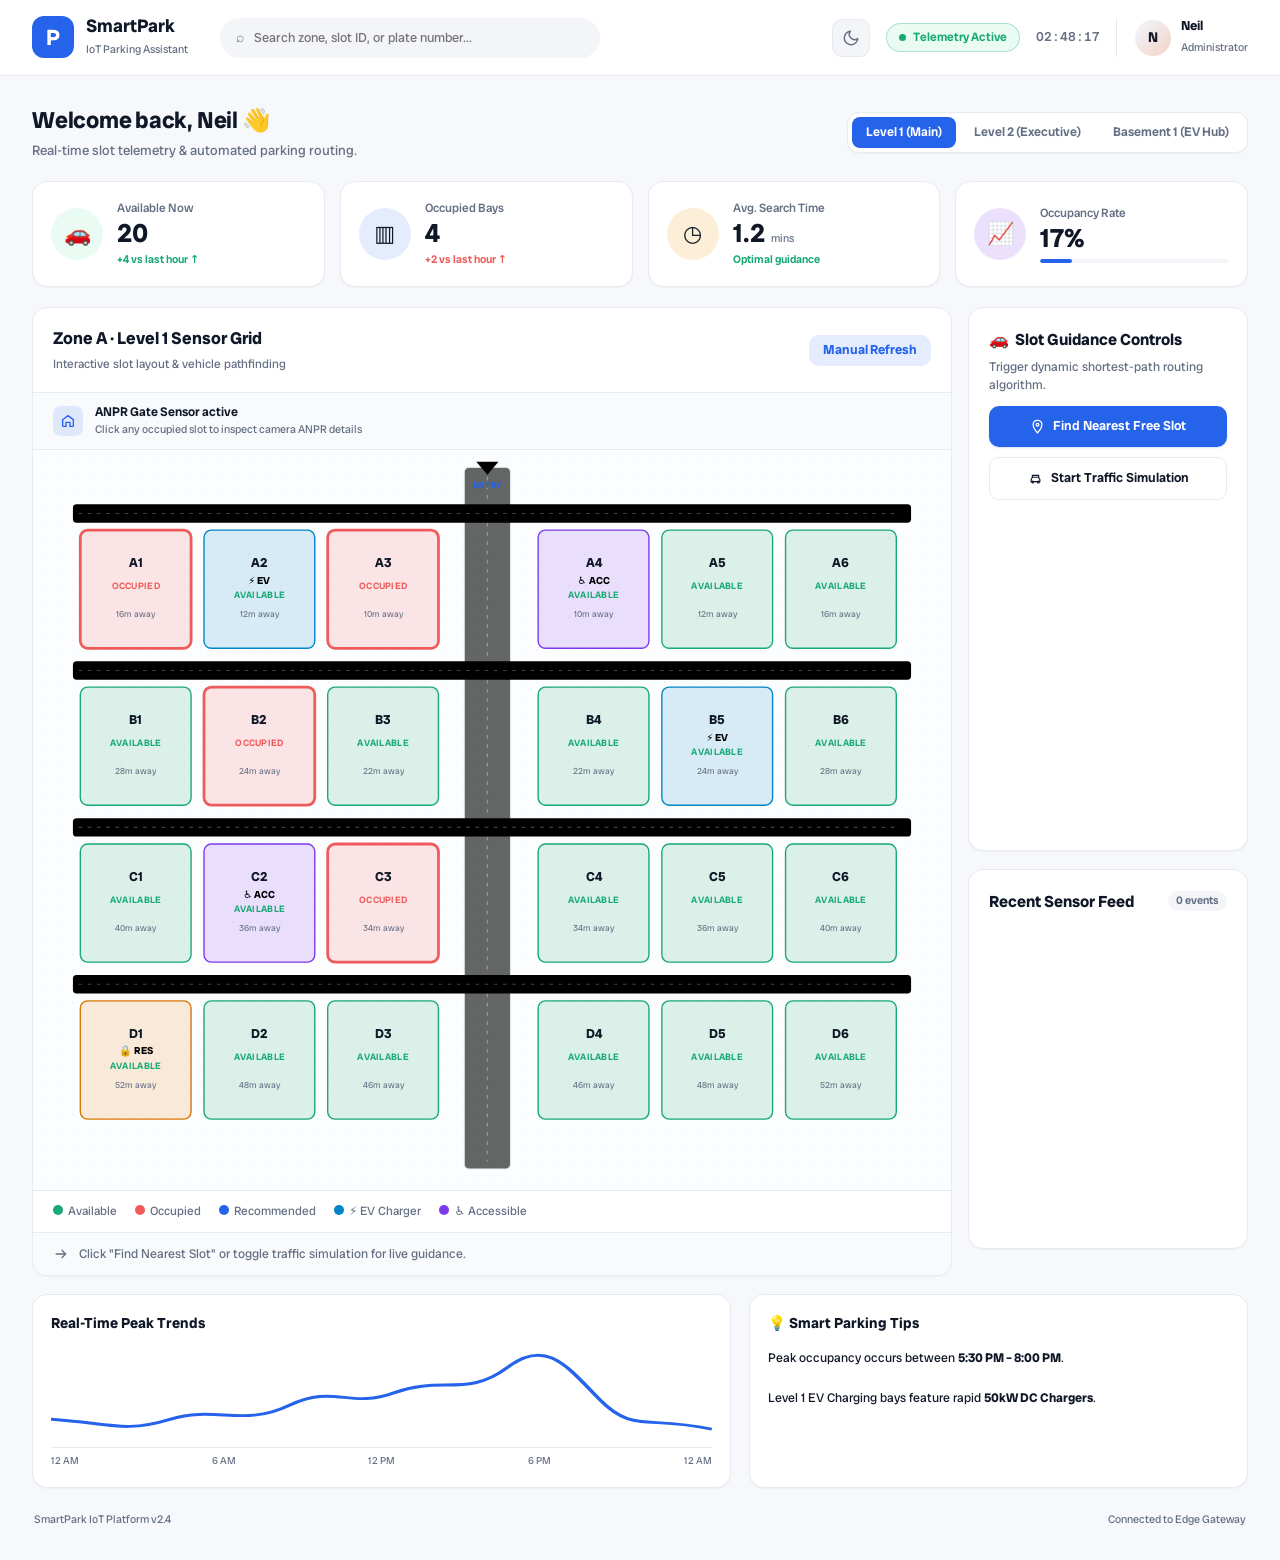
==== commit 767dc421: "Fixed Index.html v2" ====
--- a/index.html
+++ b/index.html
@@ -7,7 +7,7 @@
   <link rel="preconnect" href="https://fonts.googleapis.com">
   <link rel="preconnect" href="https://fonts.gstatic.com" crossorigin>
   <link href="https://fonts.googleapis.com/css2?family=Radio+Canada+Big:ital,wght@0,400..700;1,400..700&display=swap" rel="stylesheet">
-  <link rel="stylesheet" href="styles.css">
+  <link rel="stylesheet" href="../Static/styles.css">
 </head>
 <body>
 
@@ -244,6 +244,6 @@
 <!-- Toast Alert -->
 <div id="toast" style="position:fixed; right:24px; bottom:24px; background:var(--toast-bg); color:#fff; padding:12px 18px; border-radius:10px; display:none; font-size:13px; z-index:999; box-shadow:0 4px 12px rgba(0,0,0,0.25)"></div>
 
-<script src="script.js"></script>
+<script src="../Static/script.js"></script>
 </body>
 </html>
--- a/Static/styles.css
+++ b/Static/styles.css
@@ -0,0 +1,410 @@
+:root {
+  --blue: #2563eb;
+  --blue-soft: #eff6ff;
+  --ink: #101828;
+  --muted: #667085;
+  --line: #e7eaf0;
+  --bg: #f7f8fb;
+  --surface: #ffffff;
+  --surface-2: #f8fafc;
+  --surface-3: #f3f5f8;
+  --green: #19a974;
+  --green-bg: #e9fbf3;
+  --red: #ef5b5b;
+  --red-bg: #fff0f0;
+  --amber: #f5a623;
+  --amber-soft: rgba(245, 166, 35, 0.18);
+  --card-shadow: 0 1px 2px rgba(16,24,40,0.04);
+  
+  --available: #19a974;
+  --available-soft: rgba(25, 169, 116, 0.15);
+  --occupied: #ef5b5b;
+  --occupied-soft: rgba(239, 91, 91, 0.15);
+  --ev-color: #0284c7;
+  --ev-soft: rgba(2, 132, 199, 0.15);
+  --handicap-color: #7c3aed;
+  --handicap-soft: rgba(124, 58, 237, 0.15);
+  --reserved-color: #d97706;
+  --reserved-soft: rgba(217, 119, 6, 0.15);
+
+  --accent-deep: #2563eb;
+  --accent-soft: rgba(37, 99, 235, 0.12);
+  --accent-glow: rgba(37, 99, 235, 0.45);
+  --map-bg: radial-gradient(circle, rgba(231,234,240,0.4) 1px, transparent 1px) 0 0 / 16px 16px, #fcfdfe;
+  --toast-bg: #101828;
+  --modal-overlay: rgba(16,24,40,0.5);
+}
+
+[data-theme="dark"] {
+  --blue: #3b82f6;
+  --blue-soft: #1e3a5f;
+  --ink: #f1f5f9;
+  --muted: #94a3b8;
+  --line: #2d3748;
+  --bg: #0f172a;
+  --surface: #1e293b;
+  --surface-2: #1a2332;
+  --surface-3: #243044;
+  --green: #34d399;
+  --green-bg: rgba(52, 211, 153, 0.15);
+  --red: #f87171;
+  --red-bg: rgba(248, 113, 113, 0.15);
+  --amber: #fbbf24;
+  --amber-soft: rgba(251, 191, 36, 0.18);
+  --card-shadow: 0 1px 3px rgba(0,0,0,0.3);
+  
+  --available: #34d399;
+  --available-soft: rgba(52, 211, 153, 0.18);
+  --occupied: #f87171;
+  --occupied-soft: rgba(248, 113, 113, 0.18);
+  --ev-color: #38bdf8;
+  --ev-soft: rgba(56, 189, 248, 0.18);
+  --handicap-color: #a78bfa;
+  --handicap-soft: rgba(167, 139, 250, 0.18);
+  --reserved-color: #fbbf24;
+  --reserved-soft: rgba(251, 191, 36, 0.18);
+
+  --accent-deep: #3b82f6;
+  --accent-soft: rgba(59, 130, 246, 0.18);
+  --accent-glow: rgba(59, 130, 246, 0.5);
+  --map-bg: radial-gradient(circle, rgba(45,55,72,0.5) 1px, transparent 1px) 0 0 / 16px 16px, #0f172a;
+  --toast-bg: #1e293b;
+  --modal-overlay: rgba(0,0,0,0.65);
+}
+
+* { box-sizing: border-box; margin: 0; padding: 0; }
+body {
+  margin: 0;
+  background: var(--bg);
+  font-family: 'Radio Canada Big', ui-sans-serif, system-ui, -apple-system, sans-serif;
+  color: var(--ink);
+  line-height: 1.45;
+  -webkit-font-smoothing: antialiased;
+}
+button { font: inherit; border: 0; background: none; cursor: pointer; }
+
+.app { min-height: 100vh; display: flex; flex-direction: column; }
+.main { flex: 1; min-width: 0; display: flex; flex-direction: column; }
+
+/* ---- Header ---- */
+.top {
+  height: 76px; background: var(--surface); border-bottom: 1px solid var(--line);
+  display: flex; align-items: center; padding: 0 32px; gap: 20px;
+  position: sticky; top: 0; z-index: 90;
+}
+.logoRow { display: flex; align-items: center; gap: 12px; }
+.logo {
+  width: 42px; height: 42px; border-radius: 12px;
+  background: var(--blue); color: #fff; display: grid;
+  place-items: center; font-size: 22px; font-weight: 800;
+}
+.logoText b { font-size: 18px; display: block; color: var(--ink); line-height: 1.1; }
+.logoText small { font-size: 11px; color: var(--muted); }
+
+.search {
+  width: 380px; max-width: 35vw; height: 40px; border-radius: 20px;
+  background: var(--surface-3); color: var(--muted); display: flex;
+  align-items: center; gap: 10px; padding: 0 16px; font-size: 14px; margin-left: 12px;
+}
+.search input {
+  border: 0; background: transparent; outline: none; width: 100%;
+  font-family: inherit; font-size: 13px; color: var(--ink);
+}
+.topRight { margin-left: auto; display: flex; align-items: center; gap: 16px; }
+.theme-toggle {
+  width: 38px; height: 38px; border-radius: 10px; border: 1px solid var(--line);
+  background: var(--surface-3); color: var(--muted); display: grid; place-items: center;
+  transition: background 0.2s, color 0.2s, border-color 0.2s;
+}
+.theme-toggle:hover { background: var(--accent-soft); color: var(--blue); border-color: var(--blue); }
+.theme-toggle .icon-sun { display: none; }
+.theme-toggle .icon-moon { display: block; }
+[data-theme="dark"] .theme-toggle .icon-sun { display: block; }
+[data-theme="dark"] .theme-toggle .icon-moon { display: none; }
+.status-pill {
+  display: flex; align-items: center; gap: 7px; font-size: 12px;
+  color: var(--green); background: var(--green-bg);
+  border: 1px solid rgba(25, 169, 116, 0.3); padding: 5px 12px; border-radius: 999px;
+  font-weight: 600;
+}
+[data-theme="dark"] .status-pill { border-color: rgba(52, 211, 153, 0.35); }
+.dot { width: 7px; height: 7px; border-radius: 50%; background: var(--green); flex-shrink: 0; }
+.clock { font-size: 13px; color: var(--muted); font-variant-numeric: tabular-nums; font-weight: 500; }
+
+.profile { display: flex; align-items: center; gap: 10px; border-left: 1px solid var(--line); padding-left: 18px; }
+.avatar {
+  width: 36px; height: 36px; border-radius: 50%;
+  background: linear-gradient(135deg, var(--blue-soft), #f4d4c5);
+  display: grid; place-items: center; font-weight: 700; color: var(--ink); font-size: 14px;
+}
+[data-theme="dark"] .avatar { background: linear-gradient(135deg, #1e3a5f, #4a3a2a); color: #f1f5f9; }
+.profile b { font-size: 13px; display: block; line-height: 1.2; }
+.profile small { color: var(--muted); font-size: 11px; }
+
+/* ---- Content Layout ---- */
+.content { padding: 28px 32px 32px; max-width: 1600px; margin: 0 auto; width: 100%; }
+
+.welcome { display: flex; justify-content: space-between; align-items: center; margin-bottom: 20px; }
+.welcome h1 { font-size: 23px; font-weight: 700; margin: 0 0 4px; letter-spacing: -0.01em; }
+.welcome p { margin: 0; color: var(--muted); font-size: 13.5px; }
+
+/* Level Switcher Component */
+.floor-switcher {
+  display: flex; background: var(--surface); border: 1px solid var(--line); border-radius: 12px; padding: 4px; gap: 4px;
+  box-shadow: var(--card-shadow);
+}
+.floor-btn {
+  padding: 6px 14px; border-radius: 8px; font-size: 12.5px; font-weight: 600; color: var(--muted);
+  transition: all 0.2s ease;
+}
+.floor-btn.active { background: var(--blue); color: #fff; }
+
+.stats { display: grid; grid-template-columns: repeat(4, 1fr); gap: 15px; margin-bottom: 20px; }
+.stat {
+  background: var(--surface); border: 1px solid var(--line); border-radius: 15px;
+  padding: 18px; display: flex; align-items: center; gap: 14px;
+  box-shadow: var(--card-shadow); position: relative; overflow: hidden;
+}
+.circle { width: 52px; height: 52px; border-radius: 50%; display: grid; place-items: center; font-size: 22px; flex-shrink: 0; }
+.cg { background: var(--green-bg); }
+.cb { background: var(--accent-soft); }
+.ca { background: var(--amber-soft); }
+.cp { background: var(--handicap-soft); }
+.stat small { display: block; color: var(--muted); font-size: 12px; font-weight: 500; }
+.stat strong { font-size: 26px; font-weight: 700; display: inline-block; margin: 2px 6px 0 0; line-height: 1.1; }
+.delta { font-size: 11px; color: var(--green); font-weight: 600; display: block; margin-top: 4px; }
+.redtext { color: var(--red); }
+.muted { font-size: 11px; color: var(--muted); }
+
+.rate-bar-track { height: 4px; border-radius: 3px; background: var(--surface-3); overflow: hidden; margin-top: 6px; width: 100%; }
+.rate-bar-fill { height: 100%; background: var(--blue); width: 0%; transition: width 0.4s ease; border-radius: 3px; }
+
+/* ---- Dashboard Main Grid ---- */
+.dashboard { display: grid; grid-template-columns: minmax(720px, 2.1fr) minmax(280px, 0.55fr); gap: 16px; }
+.card { background: var(--surface); border: 1px solid var(--line); border-radius: 15px; box-shadow: var(--card-shadow); }
+
+.mapCard { padding: 0; overflow: hidden; display: flex; flex-direction: column; }
+.mapHead { padding: 18px 20px; display: flex; justify-content: space-between; align-items: center; border-bottom: 1px solid var(--line); }
+.mapHead h2 { font-size: 17px; font-weight: 700; margin: 0; }
+.mapHead span { font-size: 12px; color: var(--muted); }
+
+.entrance-banner {
+  display: flex; align-items: center; gap: 12px;
+  background: var(--surface-2); border-bottom: 1px solid var(--line);
+  padding: 10px 20px; font-size: 12px;
+}
+.entrance-icon {
+  width: 30px; height: 30px; border-radius: 8px; background: var(--accent-soft);
+  display: flex; align-items: center; justify-content: center; color: var(--blue); flex-shrink: 0;
+}
+.entrance-text strong { font-size: 12.5px; font-weight: 600; display: block; color: var(--ink); }
+.entrance-text span { color: var(--muted); font-size: 11px; }
+
+/* Vector Map Box */
+.map-canvas-wrap {
+  padding: 10px 12px; background: var(--map-bg);
+  position: relative; flex: 1; display: flex; align-items: center; justify-content: center;
+  min-height: 620px;
+}
+svg#lotSvg { width: 100%; height: auto; display: block; max-height: 720px; }
+
+.aisle { fill: rgba(0,0,0,0.6); stroke: var(--line); stroke-width: 1; }
+.aisle-center { stroke: rgba(255,255,255,0.3); stroke-width: 1.5; stroke-dasharray: 4 6; }
+<<<<<<< HEAD:Static/styles.css
+.lane { fill: rgba(0,0,0,0.6); stroke: var(--line); stroke-width: 1; }
+.lane-center { stroke: rgba(255,255,255,0.3); stroke-width: 1.2; stroke-dasharray: 4 6; }
+=======
+.lane { fill: rgba(0,0,0,0.7); stroke: var(--line); stroke-width: 1; }
+.lane-center { stroke: rgba(255,255,255,0.25); stroke-width: 1.2; stroke-dasharray: 4 6; }
+>>>>>>> fd818c90031cc04f793d64cf0c6169ef98a53fa5:styles.css
+.entrance-marker { fill: var(--blue); }
+.entry-label { font-size: 9px; letter-spacing: 0.08em; fill: var(--blue); font-weight: 700; }
+
+/* Slot Types & Styling */
+.slot-rect {
+  fill: var(--available-soft); stroke: var(--available); stroke-width: 1.5;
+  transition: fill 0.3s ease, stroke 0.3s ease, stroke-width 0.2s ease, filter 0.3s ease;
+  cursor: pointer; transform-box: fill-box; transform-origin: center;
+}
+.slot.occupied .slot-rect { fill: var(--occupied-soft); stroke: var(--occupied); }
+.slot.type-ev .slot-rect { fill: var(--ev-soft); stroke: var(--ev-color); }
+.slot.type-handicap .slot-rect { fill: var(--handicap-soft); stroke: var(--handicap-color); }
+.slot.type-reserved .slot-rect { fill: var(--reserved-soft); stroke: var(--reserved-color); }
+.slot.occupied.type-ev .slot-rect,
+.slot.occupied.type-handicap .slot-rect,
+.slot.occupied.type-reserved .slot-rect { fill: var(--occupied-soft); stroke: var(--occupied); }
+
+.slot.recommended .slot-rect {
+  stroke: var(--blue) !important; stroke-width: 2.5 !important;
+  animation: pulseGlow 1.8s ease-in-out infinite;
+}
+@keyframes pulseGlow {
+  0%, 100% { filter: drop-shadow(0 0 2px var(--accent-glow)); }
+  50% { filter: drop-shadow(0 0 8px var(--accent-glow)); }
+}
+.slot.just-changed .slot-rect { animation: slotPop 0.8s ease; stroke-width: 3; }
+@keyframes slotPop {
+  0% { transform: scale(1); }
+  30% { transform: scale(1.05); }
+  100% { transform: scale(1); }
+}
+
+.slot-id { font-size: 14px; font-weight: 700; fill: var(--ink); pointer-events: none; }
+.slot-type-badge { font-size: 11px; font-weight: 700; pointer-events: none; }
+.slot-status { font-size: 10px; font-weight: 600; letter-spacing: 0.03em; fill: var(--muted); pointer-events: none; }
+.slot.available .slot-status { fill: var(--available); }
+.slot.occupied .slot-status { fill: var(--occupied); }
+.slot.recommended .slot-status { fill: var(--blue); }
+.slot-dist { font-size: 9.5px; fill: var(--muted); opacity: 0.9; pointer-events: none; }
+
+/* Animated Pathing & Vehicle Rendering */
+.route-path {
+  fill: none !important; stroke: var(--blue); stroke-width: 3.5;
+  stroke-linecap: round; stroke-linejoin: round; pointer-events: none;
+  filter: drop-shadow(0 0 4px rgba(37, 99, 235, 0.55));
+}
+.route-trail {
+  fill: none !important; stroke: #1d4ed8; stroke-width: 9;
+  stroke-linecap: round; stroke-linejoin: round; opacity: 0.35; pointer-events: none;
+}
+.car-body { fill: var(--blue); }
+.car-glass { fill: #ffffff; opacity: 0.6; }
+.car-wheel { fill: #101828; opacity: 0.7; }
+
+.depart-car .car-body { fill: var(--red); }
+.depart-car .car-glass { fill: #ffffff; opacity: 0.65; }
+.depart-car .car-wheel { fill: #101828; opacity: 0.75; }
+.depart-trail {
+  fill: none !important; stroke: var(--red); stroke-width: 7;
+  stroke-linecap: round; stroke-linejoin: round;
+  opacity: 0.28; pointer-events: none;
+  filter: drop-shadow(0 0 4px rgba(239, 91, 91, 0.35));
+}
+.depart-path {
+  fill: none !important; stroke: var(--red); stroke-width: 3;
+  stroke-linecap: round; stroke-linejoin: round;
+  opacity: 0.9; pointer-events: none;
+  filter: drop-shadow(0 0 3px rgba(239, 91, 91, 0.45));
+}
+
+.legendBar {
+  padding: 12px 20px; border-top: 1px solid var(--line);
+  display: flex; align-items: center; gap: 18px; font-size: 12px; color: var(--muted); background: var(--surface); flex-wrap: wrap;
+}
+.legendDot { width: 10px; height: 10px; border-radius: 50%; display: inline-block; margin-right: 5px; }
+.lg { background: var(--available); }
+.lr { background: var(--occupied); }
+.lb { background: var(--blue); }
+.lev { background: var(--ev-color); }
+.lh { background: var(--handicap-color); }
+
+.nav-banner {
+  display: flex; align-items: center; gap: 10px; background: var(--surface-2);
+  border-top: 1px solid var(--line); padding: 12px 20px; font-size: 12.5px; color: var(--muted);
+  transition: background 0.2s, color 0.2s;
+}
+.nav-banner.alert { background: var(--red-bg); color: var(--red); }
+.nav-banner.active { background: var(--accent-soft); color: var(--blue); font-weight: 600; }
+
+/* ---- Right Panel Controls & Log ---- */
+.right { display: grid; gap: 18px; }
+.findCard { padding: 20px; }
+.findHead h2 { font-size: 16px; font-weight: 700; margin: 0 0 6px; }
+
+.actions { display: grid; gap: 10px; margin-top: 12px; }
+.btn {
+  font-weight: 600; font-size: 13px; padding: 11px 14px; border-radius: 10px;
+  display: flex; align-items: center; justify-content: center; gap: 8px; transition: all 0.2s ease;
+}
+.btn-primary { background: var(--blue); color: #fff; box-shadow: 0 1px 2px rgba(37,99,235,0.2); }
+.btn-primary:hover { background: #1d4ed8; }
+.btn-outline { border: 1px solid var(--line); color: var(--ink); background: var(--surface); }
+.btn-outline:hover { border-color: var(--amber); color: var(--amber); background: var(--amber-soft); }
+.btn-outline.active { background: var(--amber-soft); border-color: var(--amber); color: var(--amber); }
+
+.activity { padding: 20px; display: flex; flex-direction: column; max-height: 380px; }
+.log-head { display: flex; justify-content: space-between; align-items: center; margin-bottom: 12px; }
+.log-head h2 { font-size: 16px; font-weight: 700; margin: 0; }
+#logCount { font-size: 11px; color: var(--muted); background: var(--surface-3); padding: 2px 8px; border-radius: 999px; font-weight: 600; }
+.log-feed { flex: 1; overflow-y: auto; display: flex; flex-direction: column; gap: 8px; padding-right: 4px; }
+.log-feed::-webkit-scrollbar { width: 4px; }
+.log-feed::-webkit-scrollbar-thumb { background: var(--line); border-radius: 4px; }
+.log-entry {
+  display: grid; grid-template-columns: 54px 58px 1fr; align-items: start; gap: 8px;
+  padding: 9px 10px; border-radius: 8px; background: var(--surface-2); border: 1px solid var(--line);
+  border-left: 3px solid var(--line); font-size: 12px; animation: logIn 0.2s ease;
+}
+@keyframes logIn { from { opacity: 0; transform: translateY(-3px); } to { opacity: 1; transform: translateY(0); } }
+.log-entry.type-route { border-left-color: var(--blue); }
+.log-entry.type-occ { border-left-color: var(--red); }
+.log-entry.type-free { border-left-color: var(--green); }
+.log-entry.type-ping { border-left-color: var(--amber); }
+.log-entry.type-alert { border-left-color: var(--red); background: var(--red-bg); }
+.log-time { color: var(--muted); font-size: 11px; font-variant-numeric: tabular-nums; padding-top: 1px; }
+.log-tag { padding: 2px 5px; border-radius: 4px; font-weight: 700; font-size: 10px; text-align: center; line-height: 1.3; }
+.tag-route { background: var(--accent-soft); color: var(--blue); }
+.tag-occ { background: var(--red-bg); color: var(--red); }
+.tag-free { background: var(--green-bg); color: var(--green); }
+.tag-ping { background: var(--amber-soft); color: var(--amber); }
+.tag-alert { background: var(--red-bg); color: var(--red); }
+.log-msg { color: var(--ink); word-break: break-word; line-height: 1.35; }
+.log-msg .log-detail { display: block; margin-top: 2px; font-size: 11px; color: var(--muted); }
+
+/* ---- Bottom Analytics Grid ---- */
+.bottom { display: grid; grid-template-columns: 1.4fr 1fr; gap: 18px; margin-top: 18px; }
+.bottom .card { padding: 18px; }
+.bottom h3 { font-size: 14.5px; font-weight: 700; margin: 0 0 14px; }
+
+.chart { height: 100px; position: relative; border-bottom: 1px solid var(--line); }
+.chart svg { width: 100%; height: 100%; }
+.axis { display: flex; justify-content: space-between; color: var(--muted); font-size: 10px; margin-top: 6px; }
+
+.tips { font-size: 12.5px; color: var(--ink); line-height: 1.6; }
+.saved { display: grid; gap: 8px; }
+.saveRow { display: flex; align-items: center; justify-content: space-between; font-size: 12px; padding: 9px 12px; border-radius: 8px; background: var(--surface-2); font-weight: 500; }
+.check { color: var(--blue); font-weight: 700; }
+
+/* Modal Overlay for Vehicle Inspection */
+.modal-overlay {
+  position: fixed; inset: 0; background: var(--modal-overlay); backdrop-filter: blur(3px);
+  display: flex; align-items: center; justify-content: center; z-index: 999; opacity: 0; pointer-events: none;
+  transition: opacity 0.2s ease;
+}
+.modal-overlay.open { opacity: 1; pointer-events: auto; }
+.modal {
+  background: var(--surface); border-radius: 16px; width: 380px; max-width: 90vw; padding: 24px;
+  box-shadow: 0 20px 25px -5px rgba(0,0,0,0.2), 0 10px 10px -5px rgba(0,0,0,0.1);
+  transform: translateY(10px); transition: transform 0.2s ease;
+}
+.modal-overlay.open .modal { transform: translateY(0); }
+.modal-head { display: flex; justify-content: space-between; align-items: center; margin-bottom: 16px; }
+.modal-head h3 { font-size: 17px; font-weight: 700; margin: 0; }
+.modal-close { font-size: 20px; color: var(--muted); cursor: pointer; border: none; background: none; }
+.plate-badge {
+  background: #0f172a; color: #f8fafc; font-family: monospace; font-size: 18px; font-weight: 700;
+  letter-spacing: 0.1em; text-align: center; padding: 10px; border-radius: 8px; margin-bottom: 16px; border: 2px solid var(--line);
+}
+.modal-info-row { display: flex; justify-content: space-between; font-size: 13px; padding: 8px 0; border-bottom: 1px solid var(--line); }
+.modal-info-row span { color: var(--muted); }
+.modal-info-row b { color: var(--ink); }
+
+footer { display: flex; justify-content: space-between; color: var(--muted); font-size: 11px; margin-top: 24px; padding: 0 2px; }
+
+.viewstats { padding: 6px 14px; border-radius: 10px; background: var(--accent-soft); color: var(--blue); font-weight: 650; font-size: 13px; }
+.viewstats:hover { filter: brightness(0.95); }
+
+/* Responsive adjustments */
+@media (max-width: 1200px) {
+  .stats { grid-template-columns: repeat(2, 1fr); }
+  .dashboard { grid-template-columns: 1fr; }
+  .bottom { grid-template-columns: 1fr; }
+}
+@media (max-width: 768px) {
+  .top { padding: 0 16px; }
+  .search { display: none; }
+  .content { padding: 16px; }
+  .welcome { display: flex; flex-direction: column; align-items: flex-start; gap: 12px; }
+  .stats { grid-template-columns: 1fr 1fr; }
+  .bottom { grid-template-columns: 1fr; }
+  .profile div { display: none; }
+}
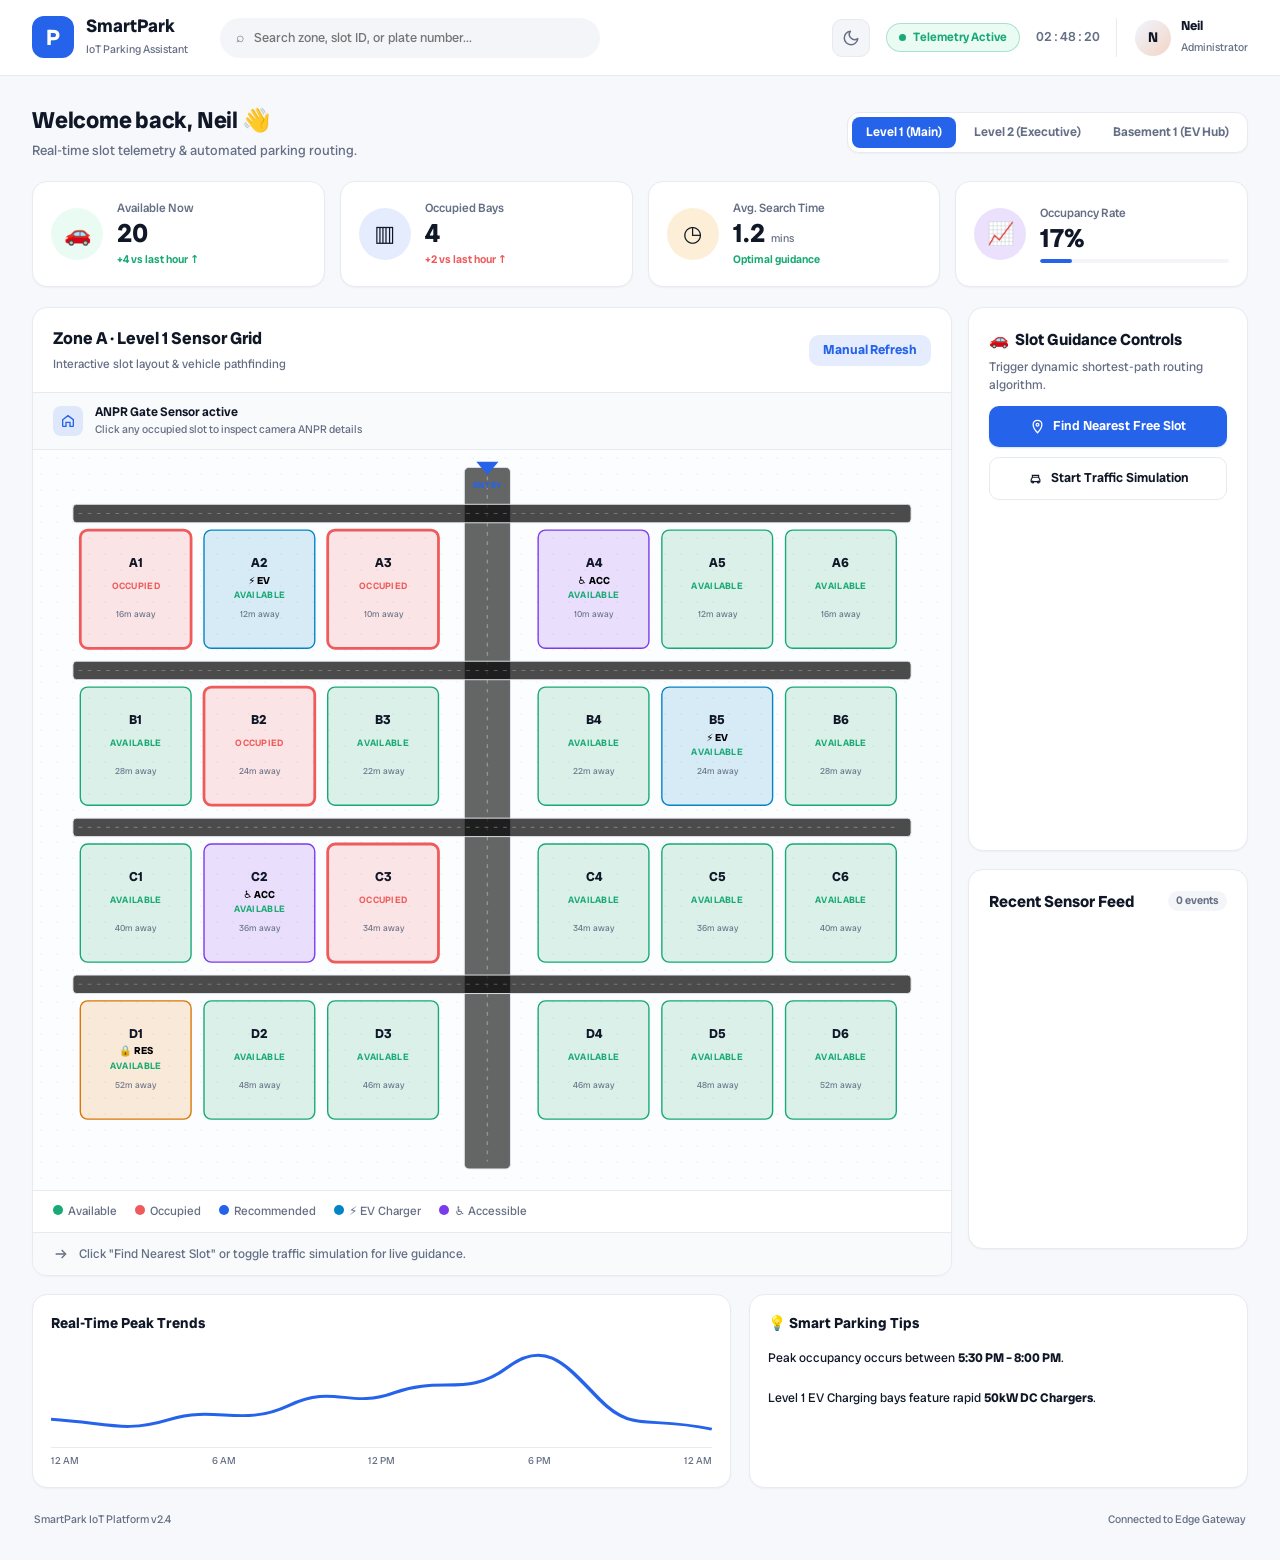
==== commit bb0eacb5: "Fixed Index Redirections" ====
--- a/index.html
+++ b/index.html
@@ -7,7 +7,7 @@
   <link rel="preconnect" href="https://fonts.googleapis.com">
   <link rel="preconnect" href="https://fonts.gstatic.com" crossorigin>
   <link href="https://fonts.googleapis.com/css2?family=Radio+Canada+Big:ital,wght@0,400..700;1,400..700&display=swap" rel="stylesheet">
-  <link rel="stylesheet" href="../Static/styles.css">
+  <link rel="stylesheet" href="./Static/styles.css">
 </head>
 <body>
 
@@ -244,6 +244,6 @@
 <!-- Toast Alert -->
 <div id="toast" style="position:fixed; right:24px; bottom:24px; background:var(--toast-bg); color:#fff; padding:12px 18px; border-radius:10px; display:none; font-size:13px; z-index:999; box-shadow:0 4px 12px rgba(0,0,0,0.25)"></div>
 
-<script src="../Static/script.js"></script>
+<script src="./Static/script.js"></script>
 </body>
 </html>
--- a/Static/styles.css
+++ b/Static/styles.css
@@ -210,13 +210,12 @@
 
 .aisle { fill: rgba(0,0,0,0.6); stroke: var(--line); stroke-width: 1; }
 .aisle-center { stroke: rgba(255,255,255,0.3); stroke-width: 1.5; stroke-dasharray: 4 6; }
-<<<<<<< HEAD:Static/styles.css
+
 .lane { fill: rgba(0,0,0,0.6); stroke: var(--line); stroke-width: 1; }
 .lane-center { stroke: rgba(255,255,255,0.3); stroke-width: 1.2; stroke-dasharray: 4 6; }
-=======
 .lane { fill: rgba(0,0,0,0.7); stroke: var(--line); stroke-width: 1; }
 .lane-center { stroke: rgba(255,255,255,0.25); stroke-width: 1.2; stroke-dasharray: 4 6; }
->>>>>>> fd818c90031cc04f793d64cf0c6169ef98a53fa5:styles.css
+
 .entrance-marker { fill: var(--blue); }
 .entry-label { font-size: 9px; letter-spacing: 0.08em; fill: var(--blue); font-weight: 700; }
 
